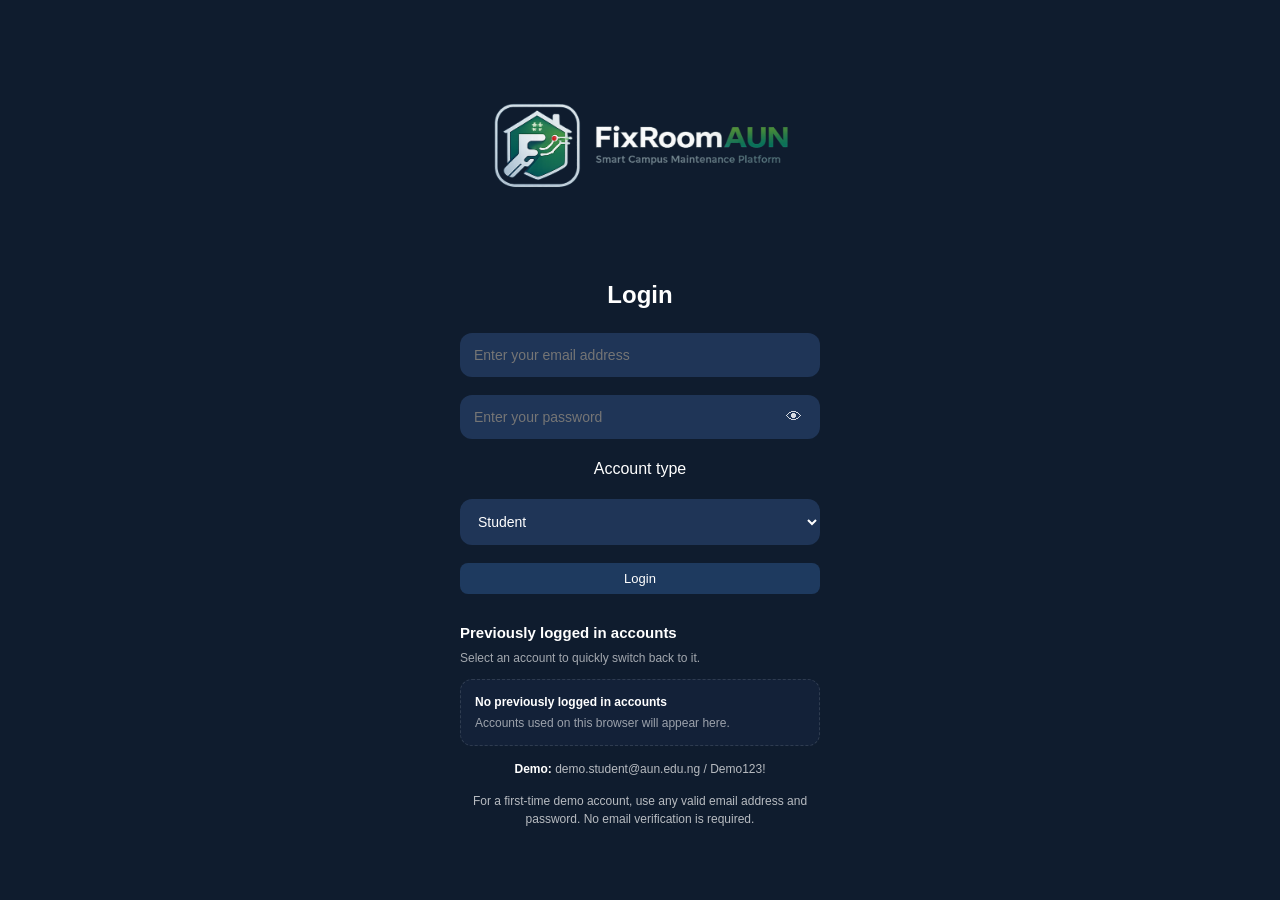
==== admin.html @ af1b5f66 "feat: publish final FixRoomAUN prototype" ====
<!DOCTYPE html>
<html lang="en">
<head>
    <meta charset="UTF-8">
    <meta name="viewport" content="width=device-width, initial-scale=1.0">
    <title>FixRoomAUN - Administration</title>
    <link rel="stylesheet" href="css/styles.css">
    <link rel="icon" type="image/png" href="assets/fixroomaunlogo.png">
</head>
<body>
<header class="dashboard-header">
    <div class="header-left"><img src="assets/fixroomaunlogowtext.png" alt="FixRoomAUN Logo"></div>
    <nav class="dashboard-nav" aria-label="Primary navigation">
        <a class="nav-tab" href="staff.html">Home</a>
        <a class="nav-tab" href="analytics.html">Analytics</a>
    </nav>

    <div class="header-right"><span id="analyticsEmail"></span><button id="logoutBtn" class="secondary-btn">Logout</button></div>
</header>
<main class="dashboard-container analytics-page">
    <div class="page-heading"><div><span class="eyebrow">System Administration</span><h1>Administrator Dashboard</h1><p>High-level view of maintenance operations for the demo organization.</p></div><button id="resetDemoBtn" class="secondary-btn">Reset Demo Data</button></div>
    <section class="analytics-grid">
        <article class="analytics-card"><span>Total Requests</span><strong id="totalRequests">0</strong></article>
        <article class="analytics-card"><span>Pending</span><strong id="pending">0</strong></article>
        <article class="analytics-card"><span>In Progress</span><strong id="inProgress">0</strong></article>
        <article class="analytics-card"><span>Completed</span><strong id="completed">0</strong></article>
        <article class="analytics-card"><span>Cancelled</span><strong id="cancelled">0</strong></article>
        <article class="analytics-card"><span>Closed</span><strong id="closed">0</strong></article>
    </section>
    <section class="analytics-columns">
        <article class="analytics-panel"><h2>Requests by Category</h2><ul id="categoryList" class="analytics-list"></ul></article>
        <article class="analytics-panel"><h2>Requests by Dorm</h2><ul id="dormList" class="analytics-list"></ul></article>
    </section>
</main>
<script src="js/localStore.js"></script>
<script src="js/analytics.js"></script>
</body>
</html>
---- css/styles.css ----
/* ========================================================= */
/* ====================== GLOBAL =========================== */
/* ========================================================= */

* {
    box-sizing: border-box;
}

body {
    margin: 0;
    font-family: 'Segoe UI', Arial, sans-serif;
    background-color: #0f1c2e;
    color: white;
    line-height: 1.5;
}

/* ========================================================= */
/* ================= DASHBOARD HEADER ====================== */
/* ========================================================= */

.dashboard-header {
    display: flex;
    justify-content: space-between;
    align-items: center;
    padding: 8px 50px;
    background-color: #0c1626;
    border-bottom: 1px solid rgba(255,255,255,0.08);
}

.header-left img {
    height: 80px;
    width: auto;
}

.header-right {
    display: flex;
    align-items: center;
    gap: 25px;
}

/* ========================================================= */
/* ================= USER HOVER POPUP ====================== */
/* ========================================================= */

.user-info-container {
    position: relative;
    cursor: pointer;
}

.user-popup {
    position: absolute;
    top: 35px;
    right: 0;
    background-color: #16253d;
    padding: 12px 15px;
    border-radius: 10px;
    width: 285px;
    font-size: 13px;
    opacity: 0;
    visibility: hidden;
    transform: translateY(8px);
    transition: all 0.2s ease;
    box-shadow: 0 6px 18px rgba(0,0,0,0.45);
    z-index: 100;
}

.user-popup p {
    margin: 6px 0;
}

.user-popup .profile-heading {
    margin: 0 0 10px;
    padding-bottom: 8px;
    border-bottom: 1px solid rgba(255,255,255,0.1);
    font-weight: 700;
}

.user-popup .profile-note {
    margin-top: 10px;
    padding-top: 8px;
    border-top: 1px solid rgba(255,255,255,0.08);
    font-size: 11px;
    opacity: 0.65;
}

.user-info-container:hover .user-popup {
    opacity: 1;
    visibility: visible;
    transform: translateY(0);
}

#studentEmail,
#staffEmail,
#analyticsEmail {
    display: inline-block;
    color: #ffffff;
    font-size: 14px;
    font-weight: 500;
    line-height: 1.4;
    opacity: 0.92;
    white-space: nowrap;
    min-width: 0;
    max-width: min(42vw, 420px);
    overflow: hidden;
    text-overflow: ellipsis;
}

.user-info-container {
    display: flex;
    align-items: center;
    min-height: 36px;
}

#logoutBtn {
    background-color: #1e3a5f;
    padding: 8px 18px;
    border-radius: 8px;
    font-size: 13px;
    font-weight: 500;
}

#logoutBtn:hover {
    background-color: #28507f;
}

/* ========================================================= */
/* ================= DASHBOARD ============================= */
/* ========================================================= */

.dashboard-container {
    padding: 40px 60px;
}

.dashboard-container h2 {
    margin-bottom: 20px;
    font-weight: 500;
}

/* ========================================================= */
/* ================= GRID ================================ */
/* ========================================================= */

.grid {
    display: grid;
    grid-template-columns: repeat(auto-fill, minmax(160px, 1fr));
    gap: 25px;
    margin-top: 20px;
}

.grid-item {
    background-color: #16253d;
    cursor: pointer;
    user-select: none;
    outline: none;
    border-radius: 14px;
    padding: 20px;
    text-align: center;
    transition: all 0.25s ease;
    cursor: pointer;
}

.grid-item:hover,
.grid-item:focus-visible {
    background-color: #1f3557;
    transform: translateY(-4px);
    box-shadow: 0 6px 20px rgba(0,0,0,0.35);
}

.grid-item img {
    width: 60px;
    margin-bottom: 10px;
}

.grid-item p {
    margin: 0;
    font-size: 14px;
}

/* ========================================================= */
/* ================= MODALS ================================ */
/* ========================================================= */

.modal {
    position: fixed;
    inset: 0;
    background: rgba(0, 0, 0, 0.75);
    display: none;
    align-items: center;
    justify-content: center;
    z-index: 10000;
    padding: 20px;
}

.modal.active {
    display: flex;
    animation: fadeIn 0.2s ease;
}

.modal-content {
    background: #16253d;
    padding: 30px;
    width: 520px;
    max-width: min(95vw, 520px);
    max-height: 90vh;
    overflow-y: auto;
    border-radius: 14px;
    box-shadow: 0 10px 30px rgba(0,0,0,0.5);
    animation: slideUp 0.25s ease;
}

@keyframes fadeIn {
    from { opacity: 0; }
    to { opacity: 1; }
}

@keyframes slideUp {
    from { transform: translateY(20px); opacity: 0; }
    to { transform: translateY(0); opacity: 1; }
}

.modal textarea {
    width: 100%;
    height: 110px;
    margin: 15px 0;
    padding: 12px;
    border-radius: 10px;
    border: none;
    background-color: #1f3557;
    color: white;
    font-size: 14px;
    resize: vertical;
}

.modal textarea:focus {
    outline: none;
    background-color: #25406a;
}


.modal-item-preview {
    display: flex;
    align-items: center;
    gap: 16px;
    margin-bottom: 6px;
    padding-bottom: 16px;
    border-bottom: 1px solid rgba(255,255,255,0.1);
}

.modal-item-preview img {
    width: 78px;
    height: 78px;
    object-fit: contain;
    flex: 0 0 78px;
    border-radius: 12px;
    background: rgba(255,255,255,0.04);
    padding: 8px;
}

.modal-item-preview h3 {
    margin: 0 0 4px;
}

.modal-item-preview p {
    margin: 0;
    font-size: 12px;
    opacity: 0.65;
}

/* ========================================================= */
/* ================= TICKETS =============================== */
/* ========================================================= */

.ticket-list {
    margin-top: 20px;
}

.ticket-card {
    background-color: #16253d;
    padding: 20px 25px;
    border-radius: 14px;
    margin-bottom: 18px;
    display: flex;
    justify-content: space-between;
    align-items: flex-start;
    transition: 0.25s ease;
}

.ticket-card:hover {
    background-color: #1f3557;
}

.ticket-left {
    display: flex;
    align-items: flex-start;
    gap: 20px;
}

.ticket-item-image img {
    width: 55px;
    height: 55px;
    object-fit: contain;
}

.ticket-info p {
    margin: 4px 0;
    font-size: 14px;
}

.ticket-right {
    display: flex;
    flex-direction: column;
    align-items: flex-end;
    gap: 10px;
}

.ticket-status {
    padding: 6px 14px;
    border-radius: 20px;
    font-size: 12px;
    font-weight: 500;
}

.status-pending { background-color: #5c3d00; }
.status-completed { background-color: #1d5c1d; }
.status-closed { background-color: #123b6b; }
.status-cancelled { background-color: #6b1e1e; }

/* ========================================================= */
/* ================= BUTTONS =============================== */
/* ========================================================= */

button {
    background-color: #1e3a5f;
    color: white;
    padding: 8px 16px;
    border: none;
    border-radius: 8px;
    cursor: pointer;
    transition: 0.2s ease;
    font-size: 13px;
}

button:hover {
    background-color: #28507f;
}

.secondary-btn {
    background-color: #2c2c2c;
}

.secondary-btn:hover {
    background-color: #3a3a3a;
}

.cancel-btn { background-color: #7a5200; }
.cancel-btn:hover { background-color: #996600; }

.delete-btn { background-color: #8a2626; }
.delete-btn:hover { background-color: #b23232; }

/* ========================================================= */
/* ================= LOGIN PAGE ============================ */
/* ========================================================= */

.login-container {
    min-height: 100vh;
    display: flex;
    flex-direction: column;
    justify-content: center;
    align-items: center;
    padding: 40px 20px;
    text-align: center;
}

.login-logo {
    width: 300px;
    margin-bottom: 35px;
}

.login-container form {
    display: flex;
    flex-direction: column;
    gap: 18px;
    width: 100%;
    max-width: 360px;
}

.login-container input,
.login-container select {
    width: 100%;
    padding: 14px;
    border-radius: 12px;
    border: none;
    background-color: #1f3557;
    color: white;
    font-size: 14px;
}

.login-container input:focus,
.login-container select:focus {
    outline: none;
    background-color: #25406a;
}

/* ========================================================= */
/* ============== PASSWORD FIELD / VISIBILITY ============== */
/* ========================================================= */

.password-wrapper {
    position: relative;
    display: block;
    width: 100%;
}

.password-wrapper input {
    width: 100%;
    padding-right: 56px;
}

.password-wrapper input:-webkit-autofill {
    -webkit-box-shadow: 0 0 0px 1000px #1f3557 inset;
    -webkit-text-fill-color: white;
}

.toggle-password {
    position: absolute;
    top: 50%;
    right: 8px;
    transform: translateY(-50%);
    width: 40px;
    height: 40px;
    padding: 0;
    margin: 0;
    background: transparent;
    border-radius: 9px;
    display: flex;
    align-items: center;
    justify-content: center;
    cursor: pointer;
    font-size: 16px;
    transition: background-color 0.2s ease;
    user-select: none;
}

.toggle-password:hover {
    background-color: rgba(255,255,255,0.10);
    transform: translateY(-50%);
}

/* ========================================================= */
/* ================= PASSWORD STRENGTH ===================== */
/* ========================================================= */

.strength-container {
    width: 100%;
    height: 6px;
    background-color: #1f3557;
    border-radius: 4px;
    overflow: hidden;
    margin-top: -8px;
}

.strength-bar {
    height: 100%;
    width: 0%;
    background-color: red;
    transition: width 0.3s ease, background-color 0.3s ease;
}


/* ========================================================= */
/* ============== REMEMBERED LOGIN ACCOUNTS ================ */
/* ========================================================= */

.recent-accounts-section {
    width: 100%;
    max-width: 420px;
    margin-top: 28px;
    text-align: left;
}

.recent-accounts-heading h3 {
    margin: 0;
    font-size: 15px;
    font-weight: 600;
    text-transform: none;
}

.recent-accounts-heading p {
    margin: 5px 0 12px;
    font-size: 12px;
    color: rgba(255,255,255,0.62);
}

.recent-accounts {
    display: flex;
    flex-direction: column;
    gap: 8px;
}

.recent-account {
    display: flex;
    align-items: stretch;
    gap: 6px;
    background: #16253d;
    border: 1px solid rgba(255,255,255,0.07);
    border-radius: 12px;
    overflow: hidden;
}

.recent-account-select {
    flex: 1;
    min-width: 0;
    display: flex;
    align-items: center;
    gap: 11px;
    padding: 10px 12px;
    background: transparent;
    text-align: left;
}

.recent-account-select:hover {
    background: rgba(255,255,255,0.06);
}

.recent-account-avatar {
    width: 32px;
    height: 32px;
    flex: 0 0 32px;
    border-radius: 50%;
    display: grid;
    place-items: center;
    background: #1e3a5f;
    font-size: 13px;
    font-weight: 700;
}

.recent-account-details {
    display: flex;
    flex-direction: column;
    min-width: 0;
}

.recent-account-details strong {
    overflow: hidden;
    text-overflow: ellipsis;
    white-space: nowrap;
    font-size: 13px;
}

.recent-account-details small {
    margin-top: 2px;
    color: rgba(255,255,255,0.58);
    font-size: 11px;
}

.recent-account-remove {
    width: 40px;
    padding: 0;
    background: transparent;
    border-left: 1px solid rgba(255,255,255,0.06);
    border-radius: 0;
    color: rgba(255,255,255,0.5);
    font-size: 18px;
}

.recent-account-remove:hover {
    background: rgba(255,255,255,0.06);
    color: white;
}

.recent-empty {
    display: flex;
    flex-direction: column;
    gap: 3px;
    padding: 13px 14px;
    background: rgba(22,37,61,0.72);
    border: 1px dashed rgba(255,255,255,0.12);
    border-radius: 12px;
    font-size: 12px;
}

.recent-empty span {
    color: rgba(255,255,255,0.58);
}

/* ========================================================= */
/* ================= MOBILE RESPONSIVE ===================== */
/* ========================================================= */

@media (max-width: 768px) {

    .dashboard-container {
        padding: 25px;
    }

    .dashboard-header {
        padding: 10px 20px;
    }

    .grid {
        grid-template-columns: repeat(auto-fill, minmax(130px, 1fr));
    }

    .ticket-card {
        flex-direction: column;
        gap: 15px;
    }

    .ticket-right {
        align-items: flex-start;
    }
}
/* ========================================================= */
/* ================= DEMO / ANALYTICS ====================== */
/* ========================================================= */

.demo-hint {
    margin: 14px auto 0;
    max-width: 360px;
    color: rgba(255,255,255,0.7);
    font-size: 12px;
}

.demo-hint strong { color: #fff; }

.empty-state {
    background: #16253d;
    border: 1px solid rgba(255,255,255,0.08);
    border-radius: 14px;
    padding: 28px;
    text-align: center;
    color: rgba(255,255,255,0.72);
}

.empty-state strong { color: white; }
.empty-state p { margin-bottom: 0; }

.status-in-progress { background-color: #173d68; }
.status-closed { background-color: #24365d; }

.ticket-image {
    display: block;
    max-width: 260px;
    max-height: 180px;
    margin-top: 12px;
    border-radius: 10px;
    object-fit: cover;
}

.page-heading {
    display: flex;
    align-items: flex-start;
    justify-content: space-between;
    gap: 24px;
    margin-bottom: 32px;
}

.page-heading h1 {
    margin: 6px 0 8px;
    font-size: clamp(28px, 4vw, 42px);
    font-weight: 600;
}

.page-heading p {
    margin: 0;
    color: rgba(255,255,255,0.65);
}

.eyebrow {
    color: #8fb7df;
    text-transform: uppercase;
    letter-spacing: 0.12em;
    font-size: 11px;
    font-weight: 700;
}

.nav-link {
    text-decoration: none;
    white-space: nowrap;
}

.analytics-grid {
    display: grid;
    grid-template-columns: repeat(3, minmax(0, 1fr));
    gap: 18px;
    margin-bottom: 24px;
}

.analytics-card,
.analytics-panel {
    background: #16253d;
    border: 1px solid rgba(255,255,255,0.07);
    border-radius: 16px;
}

.analytics-card {
    padding: 22px;
}

.analytics-card span {
    display: block;
    color: rgba(255,255,255,0.62);
    font-size: 13px;
}

.analytics-card strong {
    display: block;
    margin-top: 8px;
    font-size: 34px;
    font-weight: 600;
}

.analytics-columns {
    display: grid;
    grid-template-columns: repeat(2, minmax(0, 1fr));
    gap: 24px;
}

.analytics-panel {
    padding: 24px;
}

.analytics-panel h2 {
    margin: 0 0 16px;
    font-size: 18px;
}

.analytics-list {
    list-style: none;
    padding: 0;
    margin: 0;
}

.analytics-list li {
    display: flex;
    justify-content: space-between;
    gap: 16px;
    padding: 12px 0;
    border-bottom: 1px solid rgba(255,255,255,0.07);
}

.analytics-list li:last-child { border-bottom: 0; }
.analytics-list strong { color: white; }

.sr-only {
    position: absolute;
    width: 1px;
    height: 1px;
    padding: 0;
    margin: -1px;
    overflow: hidden;
    clip: rect(0, 0, 0, 0);
    white-space: nowrap;
    border: 0;
}

@media (max-width: 768px) {
    .page-heading { flex-direction: column; }
    .analytics-grid { grid-template-columns: repeat(2, minmax(0, 1fr)); }
    .analytics-columns { grid-template-columns: 1fr; }
}

@media (max-width: 480px) {
    .analytics-grid { grid-template-columns: 1fr; }
}


/* ========================================================= */
/* ============ AUTHENTICATION CONTROLS ==================== */
/* ========================================================= */

.password-wrapper {
    position: relative;
    display: block;
    width: 100%;
}

.password-wrapper input {
    width: 100%;
    padding-right: 3.25rem;
    box-sizing: border-box;
}

.password-wrapper input:-webkit-autofill {
    -webkit-box-shadow: 0 0 0px 1000px #1f3557 inset;
    -webkit-text-fill-color: white;
}

.toggle-password {
    position: absolute;
    right: 0.35rem;
    top: 50%;
    transform: translateY(-50%);
    width: 2.5rem;
    height: calc(100% - 0.5rem);
    padding: 0;
    margin: 0;
    border: 0;
    border-radius: 9px;
    background: transparent;
    color: rgba(255,255,255,0.82);
    cursor: pointer;
    font-size: 1rem;
    line-height: 1;
    display: grid;
    place-items: center;
    z-index: 2;
    transition: background-color 0.2s ease, color 0.2s ease;
}

.toggle-password:hover,
.toggle-password:focus-visible {
    background: rgba(255,255,255,0.08);
    color: white;
    transform: translateY(-50%);
    outline: none;
}

#loginMessage {
    margin-top: 0.75rem;
    font-weight: 600;
}

#loginMessage[data-type="error"] {
    color: #ffb4ab;
}

#loginMessage[data-type="success"] {
    color: #8fe0b8;
}

#loginForm button[type="submit"]:disabled {
    opacity: 0.65;
    cursor: wait;
}

/* Report dialog controls */
.modal-content {
    max-height: min(760px, 90vh);
    overflow-y: auto;
}

.modal-buttons {
    display: flex;
    justify-content: flex-end;
    gap: 10px;
}

.modal input[type="file"] {
    width: 100%;
    max-width: 100%;

    width: 100%;
    margin-top: 8px;
    padding: 10px;
    border-radius: 10px;
    border: 1px solid rgba(255,255,255,0.12);
    background: #1f3557;
    color: white;
}

.modal input[type="file"]::file-selector-button {
    margin-right: 10px;
    border: 0;
    border-radius: 7px;
    padding: 7px 10px;
    cursor: pointer;
}

.modal textarea::placeholder {
    color: rgba(255,255,255,0.55);
}


/* ========================================================= */
/* ============== REPORT MODAL POLISH ====================== */
/* ========================================================= */

.modal-content {
    position: relative;
    max-height: 90vh;
    overflow-y: auto;
}

.modal-content input[type="file"] {
    width: 100%;
    margin-top: 8px;
    padding: 10px;
    border-radius: 8px;
    background: #1f3557;
    color: rgba(255,255,255,0.82);
}

.modal-buttons {
    display: flex;
    justify-content: flex-end;
    gap: 10px;
}

#imagePreview {
    display: block;
    max-width: 100%;
    max-height: 220px;
    object-fit: contain;
}

/* ========================================================= */
/* ================ FINAL DEMO POLISH ====================== */
/* ========================================================= */

.dashboard-header {
    position: relative;
    z-index: 1000;
}

.user-popup {
    top: calc(100% + 8px);
}

.modal-item-preview img[src=""] {
    visibility: hidden;
}

@media (max-width: 700px) {
    .dashboard-header {
        padding: 8px 18px;
    }

    .header-left img {
        height: 62px;
    }

    .header-right {
        gap: 10px;
    }

    #studentEmail,
    #staffEmail,
    #analyticsEmail {
        max-width: 42vw;
        font-size: 12px;
    }

    .dashboard-container {
        padding: 30px 20px;
    }

    .modal-content {
        padding: 22px;
    }

    .recent-accounts-section {
        max-width: 360px;
    }
}


/* ========================================================= */
/* ============== FINAL MODAL / AUTH POLISH =============== */
/* ========================================================= */

/*
 * The dashboard header contains a profile hover layer. The report dialog is
 * intentionally above the entire application chrome so the header can never
 * visually cover the dialog or its selected-item preview.
 */
.modal {
    isolation: isolate;
    z-index: 99999;
}

.modal[aria-hidden="true"] {
    display: none;
}

.modal[aria-hidden="false"] {
    display: flex;
}

.modal-content {
    position: relative;
    z-index: 1;
}

body.modal-open {
    overflow: hidden;
}

/* Keep the password-manager/autofill presentation visually consistent. */
.login-container input:-webkit-autofill,
.login-container input:-webkit-autofill:hover,
.login-container input:-webkit-autofill:focus {
    -webkit-text-fill-color: white;
    -webkit-box-shadow: 0 0 0 1000px #1f3557 inset;
    transition: background-color 9999s ease-out;
}

/* Quick-switch remembered accounts */
.recent-account-select {
    cursor: pointer;
    border: 0;
    color: inherit;
    font: inherit;
}

.recent-account-select:focus-visible,
.recent-account-remove:focus-visible {
    outline: 2px solid rgba(255,255,255,0.72);
    outline-offset: -2px;
}

.feedback-help {
    margin: 0 0 14px;
    color: rgba(255,255,255,0.66);
    font-size: 13px;
    line-height: 1.5;
}

#negativeDescription {
    min-height: 150px;
    width: 100%;
    box-sizing: border-box;
    resize: vertical;
}

/* ========================================================= */
/* ================= APP NAVIGATION ======================= */
/* ========================================================= */
.dashboard-nav {
    display: flex;
    align-items: center;
    justify-content: center;
    gap: 6px;
    margin-left: auto;
    margin-right: auto;
}

.nav-tab {
    display: inline-flex;
    align-items: center;
    justify-content: center;
    min-width: 96px;
    padding: 9px 18px;
    border-radius: 9px;
    color: rgba(255,255,255,0.68);
    text-decoration: none;
    font-size: 14px;
    font-weight: 600;
    transition: background-color .2s ease, color .2s ease, transform .2s ease;
}

.nav-tab:hover {
    color: #fff;
    background: rgba(255,255,255,0.07);
}

.nav-tab.active {
    color: #fff;
    background: #1e3a5f;
    box-shadow: inset 0 0 0 1px rgba(255,255,255,0.06);
}

.analytics-panel-heading {
    display: flex;
    align-items: flex-start;
    justify-content: space-between;
    gap: 16px;
    margin-bottom: 10px;
}

.analytics-panel-heading h2 {
    margin-top: 5px;
}

.analytics-list li {
    display: block;
}

.analytics-list-label {
    display: flex;
    justify-content: space-between;
    gap: 16px;
    margin-bottom: 8px;
}

.analytics-bar {
    width: 100%;
    height: 6px;
    overflow: hidden;
    border-radius: 999px;
    background: rgba(255,255,255,0.08);
}

.analytics-bar span {
    display: block;
    height: 100%;
    border-radius: inherit;
    background: #4e83bd;
}

.analytics-empty {
    color: rgba(255,255,255,0.55);
    text-align: center;
    padding: 20px 0 !important;
}

.analytics-secondary {
    margin-top: 24px;
}

.compact-metrics {
    display: flex;
    flex-direction: column;
    gap: 4px;
}

.compact-metrics h2 {
    margin-bottom: 12px;
}

.metric-row {
    display: flex;
    align-items: center;
    justify-content: space-between;
    gap: 16px;
    padding: 15px 0;
    border-bottom: 1px solid rgba(255,255,255,0.07);
}

.metric-row:last-child { border-bottom: 0; }
.metric-row span { color: rgba(255,255,255,0.64); }
.metric-row strong { color: #fff; }

.recent-activity {
    list-style: none;
    padding: 0;
    margin: 0;
}

.recent-activity li {
    display: flex;
    align-items: center;
    justify-content: space-between;
    gap: 18px;
    padding: 13px 0;
    border-bottom: 1px solid rgba(255,255,255,0.07);
}

.recent-activity li:last-child { border-bottom: 0; }
.recent-activity li > div { min-width: 0; }
.recent-activity strong,
.recent-activity span:not(.ticket-status) {
    display: block;
}
.recent-activity li > div span { color: rgba(255,255,255,0.55); font-size: 12px; margin-top: 3px; }

@media (max-width: 900px) {
    .dashboard-header { flex-wrap: wrap; }
    .dashboard-nav { order: 3; width: 100%; margin: 2px 0 4px; }
    .header-right { margin-left: auto; }
}

@media (max-width: 480px) {
    .dashboard-nav { gap: 2px; }
    .nav-tab { min-width: 88px; padding: 8px 12px; }
    .recent-activity li { align-items: flex-start; flex-direction: column; }
}
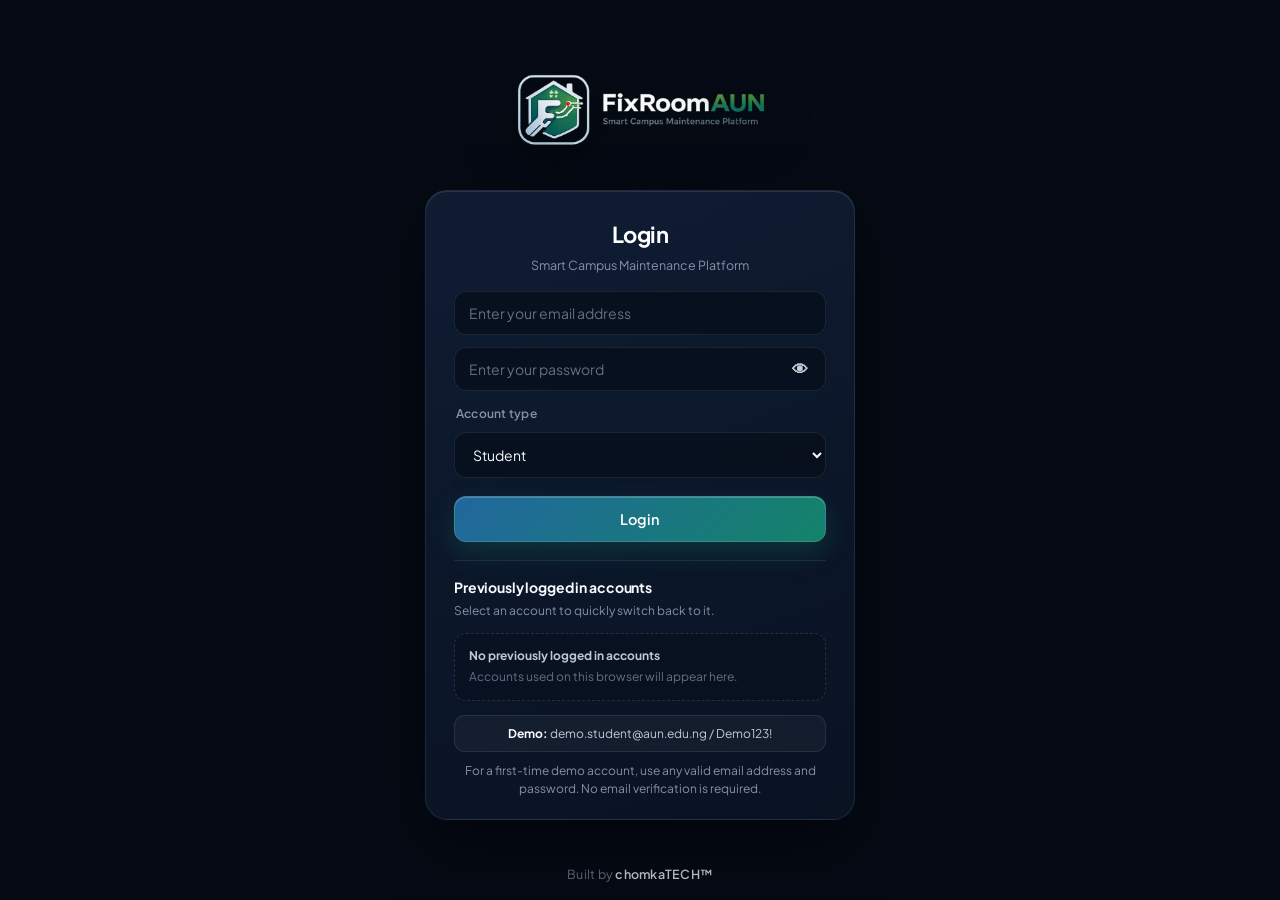
==== commit fea343cf: "feat(ui): redesign app with smooth multi-layer gradient canvas and glassmorphic surfaces" ====
--- a/admin.html
+++ b/admin.html
@@ -3,7 +3,12 @@
 <head>
     <meta charset="UTF-8">
     <meta name="viewport" content="width=device-width, initial-scale=1.0">
+    <meta name="theme-color" content="#060b14">
+    <meta name="color-scheme" content="dark">
     <title>FixRoomAUN - Administration</title>
+    <link rel="preconnect" href="https://fonts.googleapis.com">
+    <link rel="preconnect" href="https://fonts.gstatic.com" crossorigin>
+    <link rel="stylesheet" href="https://fonts.googleapis.com/css2?family=Plus+Jakarta+Sans:wght@400;500;600;700&display=swap">
     <link rel="stylesheet" href="css/styles.css">
     <link rel="icon" type="image/png" href="assets/fixroomaunlogo.png">
 </head>
@@ -11,8 +16,9 @@
 <header class="dashboard-header">
     <div class="header-left"><img src="assets/fixroomaunlogowtext.png" alt="FixRoomAUN Logo"></div>
     <nav class="dashboard-nav" aria-label="Primary navigation">
-        <a class="nav-tab" href="staff.html">Home</a>
+        <a class="nav-tab" href="staff.html">Requests</a>
         <a class="nav-tab" href="analytics.html">Analytics</a>
+        <a class="nav-tab active" href="admin.html" aria-current="page">Admin</a>
     </nav>
 
     <div class="header-right"><span id="analyticsEmail"></span><button id="logoutBtn" class="secondary-btn">Logout</button></div>
--- a/css/styles.css
+++ b/css/styles.css
@@ -1,17 +1,130 @@
+/* ========================================================= */
+/* ================= DESIGN TOKENS ========================= */
+/* ========================================================= */
+
+:root {
+    --bg-base: #050a14;
+    --bg-header: linear-gradient(180deg, rgba(4, 9, 18, 0.96) 0%, rgba(7, 15, 28, 0.93) 100%);
+
+    --surface-glass: linear-gradient(160deg, rgba(20, 35, 60, 0.74) 0%, rgba(10, 20, 36, 0.88) 100%);
+    --surface-glass-hover: linear-gradient(160deg, rgba(27, 47, 79, 0.86) 0%, rgba(14, 27, 48, 0.94) 100%);
+    --surface-elevated: linear-gradient(165deg, rgba(18, 32, 56, 0.96) 0%, rgba(9, 17, 31, 0.99) 100%);
+    --surface-input: rgba(7, 15, 28, 0.82);
+    --surface-input-hover: rgba(10, 21, 39, 0.90);
+    --surface-input-focus: rgba(12, 24, 45, 0.97);
+
+    --border-subtle: rgba(255, 255, 255, 0.085);
+    --border-strong: rgba(255, 255, 255, 0.15);
+    --border-hover: rgba(94, 234, 212, 0.34);
+    --border-focus: rgba(45, 212, 191, 0.58);
+
+    --text-primary: #f8fafc;
+    --text-secondary: rgba(226, 232, 240, 0.85);
+    --text-muted: rgba(148, 163, 184, 0.88);
+    --text-faint: rgba(148, 163, 184, 0.65);
+
+    --accent-sky: #38bdf8;
+    --accent-emerald: #10b981;
+    --accent-teal: #2dd4bf;
+
+    --btn-primary-bg: linear-gradient(135deg, #21679e 0%, #148369 100%);
+    --btn-primary-hover: linear-gradient(135deg, #2777b5 0%, #189678 100%);
+
+    --shadow-card: 0 12px 32px rgba(0, 0, 0, 0.28), inset 0 1px 0 rgba(255, 255, 255, 0.08);
+    --shadow-card-hover: 0 20px 44px rgba(0, 0, 0, 0.42), inset 0 1px 0 rgba(255, 255, 255, 0.14);
+    --shadow-modal: 0 28px 72px rgba(0, 0, 0, 0.65), inset 0 1px 0 rgba(255, 255, 255, 0.12);
+
+    --radius-sm: 10px;
+    --radius-md: 14px;
+    --radius-lg: 18px;
+    --radius-xl: 22px;
+
+    --ease-smooth: cubic-bezier(0.22, 1, 0.36, 1);
+
+    --select-chevron: url("data:image/svg+xml,%3Csvg xmlns='http://www.w3.org/2000/svg' width='16' height='16' viewBox='0 0 24 24' fill='none' stroke='%23cbd5e1' stroke-width='2.2' stroke-linecap='round' stroke-linejoin='round'%3E%3Cpolyline points='6 9 12 15 18 9'%3E%3C/polyline%3E%3C/svg%3E");
+}
+
 /* ========================================================= */
 /* ====================== GLOBAL =========================== */
 /* ========================================================= */
 
-* {
+*,
+*::before,
+*::after {
     box-sizing: border-box;
 }
 
+html {
+    min-height: 100%;
+    background-color: var(--bg-base);
+    color-scheme: dark;
+    scroll-behavior: smooth;
+}
+
 body {
+    position: relative;
+    min-height: 100vh;
     margin: 0;
-    font-family: 'Segoe UI', Arial, sans-serif;
-    background-color: #0f1c2e;
-    color: white;
-    line-height: 1.5;
+    font-family: 'Plus Jakarta Sans', 'Segoe UI', system-ui, -apple-system, BlinkMacSystemFont, sans-serif;
+    background-color: var(--bg-base);
+    color: var(--text-primary);
+    line-height: 1.55;
+    overflow-x: hidden;
+    -webkit-font-smoothing: antialiased;
+    -moz-osx-font-smoothing: grayscale;
+}
+
+/* Multi-layered smooth viewport gradient canvas */
+body::before {
+    content: "";
+    position: fixed;
+    inset: 0;
+    z-index: -2;
+    pointer-events: none;
+    background:
+        radial-gradient(ellipse 75% 58% at 12% -6%, rgba(37, 99, 235, 0.24) 0%, transparent 64%),
+        radial-gradient(ellipse 65% 52% at 88% 8%, rgba(16, 185, 129, 0.17) 0%, transparent 60%),
+        radial-gradient(ellipse 72% 55% at 82% 96%, rgba(14, 116, 144, 0.21) 0%, transparent 64%),
+        radial-gradient(ellipse 60% 50% at 14% 88%, rgba(30, 58, 138, 0.19) 0%, transparent 64%),
+        linear-gradient(145deg, #040912 0%, #091527 32%, #0c1f35 64%, #071926 100%);
+}
+
+/* Subtle top specular atmosphere */
+body::after {
+    content: "";
+    position: fixed;
+    inset: 0;
+    z-index: -1;
+    pointer-events: none;
+    background: radial-gradient(circle at 50% 0%, rgba(125, 211, 252, 0.055), transparent 55%);
+}
+
+::selection {
+    background: rgba(45, 212, 191, 0.28);
+    color: #ffffff;
+}
+
+/* Sleek scrollbar */
+::-webkit-scrollbar {
+    width: 9px;
+    height: 9px;
+}
+
+::-webkit-scrollbar-track {
+    background: rgba(5, 10, 20, 0.7);
+}
+
+::-webkit-scrollbar-thumb {
+    background: rgba(148, 163, 184, 0.25);
+    border-radius: 999px;
+    border: 2px solid transparent;
+    background-clip: padding-box;
+}
+
+::-webkit-scrollbar-thumb:hover {
+    background: rgba(148, 163, 184, 0.42);
+    border: 2px solid transparent;
+    background-clip: padding-box;
 }
 
 /* ========================================================= */
@@ -19,23 +132,87 @@
 /* ========================================================= */
 
 .dashboard-header {
+    position: sticky;
+    top: 0;
+    z-index: 1000;
     display: flex;
     justify-content: space-between;
     align-items: center;
-    padding: 8px 50px;
-    background-color: #0c1626;
-    border-bottom: 1px solid rgba(255,255,255,0.08);
+    gap: 20px;
+    padding: 12px 48px;
+    background: var(--bg-header);
+    backdrop-filter: blur(20px) saturate(160%);
+    -webkit-backdrop-filter: blur(20px) saturate(160%);
+    border-bottom: 1px solid var(--border-subtle);
+    box-shadow: 0 10px 34px rgba(0, 0, 0, 0.3);
+}
+
+.header-left {
+    display: flex;
+    align-items: center;
 }
 
 .header-left img {
-    height: 80px;
+    display: block;
+    height: 60px;
     width: auto;
+    filter: drop-shadow(0 4px 12px rgba(0, 0, 0, 0.35));
+    transition: transform 0.2s var(--ease-smooth);
 }
 
 .header-right {
     display: flex;
     align-items: center;
-    gap: 25px;
+    gap: 14px;
+}
+
+/* ========================================================= */
+/* ================= APP NAVIGATION ======================== */
+/* ========================================================= */
+
+.dashboard-nav {
+    display: inline-flex;
+    align-items: center;
+    justify-content: center;
+    gap: 4px;
+    margin-left: auto;
+    margin-right: auto;
+    padding: 4px;
+    border-radius: 13px;
+    background: rgba(255, 255, 255, 0.04);
+    border: 1px solid var(--border-subtle);
+    box-shadow: inset 0 1px 0 rgba(255, 255, 255, 0.04);
+}
+
+.nav-tab {
+    display: inline-flex;
+    align-items: center;
+    justify-content: center;
+    min-width: 98px;
+    padding: 8px 18px;
+    border-radius: 9px;
+    color: var(--text-muted);
+    text-decoration: none;
+    font-size: 13.5px;
+    font-weight: 600;
+    letter-spacing: -0.01em;
+    transition: background-color 0.2s ease, color 0.2s ease, box-shadow 0.2s ease, transform 0.2s var(--ease-smooth);
+}
+
+.nav-tab:hover {
+    color: #ffffff;
+    background: rgba(255, 255, 255, 0.07);
+}
+
+.nav-tab.active {
+    color: #ffffff;
+    background: var(--btn-primary-bg);
+    box-shadow: 0 4px 14px rgba(20, 131, 105, 0.28), inset 0 1px 0 rgba(255, 255, 255, 0.22);
+}
+
+.nav-tab:focus-visible {
+    outline: 2px solid var(--accent-teal);
+    outline-offset: 2px;
 }
 
 /* ========================================================= */
@@ -44,83 +221,92 @@
 
 .user-info-container {
     position: relative;
+    display: flex;
+    align-items: center;
+    min-height: 36px;
     cursor: pointer;
-}
-
-.user-popup {
-    position: absolute;
-    top: 35px;
-    right: 0;
-    background-color: #16253d;
-    padding: 12px 15px;
-    border-radius: 10px;
-    width: 285px;
-    font-size: 13px;
-    opacity: 0;
-    visibility: hidden;
-    transform: translateY(8px);
-    transition: all 0.2s ease;
-    box-shadow: 0 6px 18px rgba(0,0,0,0.45);
-    z-index: 100;
-}
-
-.user-popup p {
-    margin: 6px 0;
-}
-
-.user-popup .profile-heading {
-    margin: 0 0 10px;
-    padding-bottom: 8px;
-    border-bottom: 1px solid rgba(255,255,255,0.1);
-    font-weight: 700;
-}
-
-.user-popup .profile-note {
-    margin-top: 10px;
-    padding-top: 8px;
-    border-top: 1px solid rgba(255,255,255,0.08);
-    font-size: 11px;
-    opacity: 0.65;
-}
-
-.user-info-container:hover .user-popup {
-    opacity: 1;
-    visibility: visible;
-    transform: translateY(0);
+    outline: none;
 }
 
 #studentEmail,
 #staffEmail,
 #analyticsEmail {
     display: inline-block;
-    color: #ffffff;
-    font-size: 14px;
+    padding: 7px 14px;
+    border-radius: 999px;
+    background: rgba(255, 255, 255, 0.05);
+    border: 1px solid var(--border-subtle);
+    color: var(--text-primary);
+    font-size: 13px;
     font-weight: 500;
-    line-height: 1.4;
-    opacity: 0.92;
+    line-height: 1.35;
     white-space: nowrap;
     min-width: 0;
-    max-width: min(42vw, 420px);
+    max-width: min(38vw, 340px);
     overflow: hidden;
     text-overflow: ellipsis;
-}
-
-.user-info-container {
-    display: flex;
-    align-items: center;
-    min-height: 36px;
-}
-
-#logoutBtn {
-    background-color: #1e3a5f;
-    padding: 8px 18px;
-    border-radius: 8px;
+    transition: background-color 0.2s ease, border-color 0.2s ease;
+}
+
+.user-info-container:hover #studentEmail,
+.user-info-container:focus-within #studentEmail {
+    background: rgba(255, 255, 255, 0.09);
+    border-color: var(--border-hover);
+}
+
+.user-popup {
+    position: absolute;
+    top: calc(100% + 10px);
+    right: 0;
+    background: var(--surface-elevated);
+    backdrop-filter: blur(22px) saturate(160%);
+    -webkit-backdrop-filter: blur(22px) saturate(160%);
+    border: 1px solid var(--border-strong);
+    padding: 16px 18px;
+    border-radius: 16px;
+    width: 300px;
     font-size: 13px;
-    font-weight: 500;
-}
-
-#logoutBtn:hover {
-    background-color: #28507f;
+    opacity: 0;
+    visibility: hidden;
+    transform: translateY(8px) scale(0.98);
+    transition: opacity 0.2s var(--ease-smooth), transform 0.2s var(--ease-smooth), visibility 0.2s;
+    box-shadow: var(--shadow-modal);
+    z-index: 100;
+}
+
+.user-popup p {
+    margin: 7px 0;
+    color: var(--text-secondary);
+}
+
+.user-popup p strong {
+    color: var(--text-muted);
+    font-weight: 600;
+}
+
+.user-popup .profile-heading {
+    margin: 0 0 11px;
+    padding-bottom: 9px;
+    border-bottom: 1px solid var(--border-subtle);
+    font-weight: 700;
+    font-size: 13.5px;
+    color: #ffffff;
+    letter-spacing: -0.01em;
+}
+
+.user-popup .profile-note {
+    margin-top: 11px;
+    padding-top: 9px;
+    border-top: 1px solid var(--border-subtle);
+    font-size: 11.5px;
+    color: var(--text-faint);
+}
+
+.user-info-container:hover .user-popup,
+.user-info-container:focus-within .user-popup {
+    opacity: 1;
+    visibility: visible;
+    transform: translateY(0) scale(1);
 }
 
 /* ========================================================= */
@@ -128,52 +314,126 @@
 /* ========================================================= */
 
 .dashboard-container {
-    padding: 40px 60px;
+    max-width: 1240px;
+    margin: 0 auto;
+    padding: 40px 40px 72px;
 }
 
 .dashboard-container h2 {
-    margin-bottom: 20px;
-    font-weight: 500;
-}
-
-/* ========================================================= */
-/* ================= GRID ================================ */
+    margin: 0 0 20px;
+    font-size: 22px;
+    font-weight: 700;
+    letter-spacing: -0.02em;
+    color: var(--text-primary);
+}
+
+.dashboard-container hr,
+.section-divider {
+    border: 0;
+    height: 1px;
+    margin: 48px 0;
+    opacity: 1 !important;
+    background: linear-gradient(
+        90deg,
+        transparent 0%,
+        rgba(56, 189, 248, 0.26) 30%,
+        rgba(45, 212, 191, 0.28) 70%,
+        transparent 100%
+    );
+}
+
+/* ========================================================= */
+/* ================= GRID ================================== */
 /* ========================================================= */
 
 .grid {
     display: grid;
-    grid-template-columns: repeat(auto-fill, minmax(160px, 1fr));
-    gap: 25px;
-    margin-top: 20px;
+    grid-template-columns: repeat(auto-fill, minmax(168px, 1fr));
+    gap: 18px;
+    margin-top: 18px;
 }
 
 .grid-item {
-    background-color: #16253d;
+    position: relative;
+    overflow: hidden;
+    display: flex;
+    flex-direction: column;
+    align-items: center;
+    justify-content: center;
+    gap: 12px;
+    min-height: 152px;
+    padding: 24px 16px 20px;
+    text-align: center;
+    background: var(--surface-glass);
+    backdrop-filter: blur(14px);
+    -webkit-backdrop-filter: blur(14px);
+    border: 1px solid var(--border-subtle);
+    border-radius: var(--radius-lg);
+    box-shadow: var(--shadow-card);
     cursor: pointer;
     user-select: none;
     outline: none;
-    border-radius: 14px;
-    padding: 20px;
-    text-align: center;
-    transition: all 0.25s ease;
-    cursor: pointer;
+    transition:
+        transform 0.24s var(--ease-smooth),
+        border-color 0.24s ease,
+        box-shadow 0.24s ease,
+        background 0.24s ease;
+}
+
+.grid-item::before {
+    content: "";
+    position: absolute;
+    inset: 0;
+    background: radial-gradient(circle at 50% 35%, rgba(45, 212, 191, 0.16), transparent 72%);
+    opacity: 0;
+    transition: opacity 0.25s ease;
+    pointer-events: none;
 }
 
 .grid-item:hover,
 .grid-item:focus-visible {
-    background-color: #1f3557;
-    transform: translateY(-4px);
-    box-shadow: 0 6px 20px rgba(0,0,0,0.35);
+    background: var(--surface-glass-hover);
+    border-color: var(--border-hover);
+    transform: translateY(-5px);
+    box-shadow:
+        0 20px 40px rgba(0, 0, 0, 0.42),
+        0 0 0 1px rgba(45, 212, 191, 0.14),
+        inset 0 1px 0 rgba(255, 255, 255, 0.16);
+}
+
+.grid-item:hover::before,
+.grid-item:focus-visible::before {
+    opacity: 1;
+}
+
+.grid-item:active {
+    transform: translateY(-2px);
 }
 
 .grid-item img {
-    width: 60px;
-    margin-bottom: 10px;
+    position: relative;
+    z-index: 1;
+    width: 64px;
+    height: 64px;
+    object-fit: contain;
+    margin: 0;
+    filter: drop-shadow(0 6px 14px rgba(0, 0, 0, 0.36));
+    transition: transform 0.26s var(--ease-smooth);
+}
+
+.grid-item:hover img,
+.grid-item:focus-visible img {
+    transform: scale(1.08);
 }
 
 .grid-item p {
+    position: relative;
+    z-index: 1;
     margin: 0;
-    font-size: 14px;
+    font-size: 13.5px;
+    font-weight: 600;
+    letter-spacing: -0.01em;
+    color: var(--text-primary);
 }
 
 /* ========================================================= */
@@ -183,29 +443,51 @@
 .modal {
     position: fixed;
     inset: 0;
-    background: rgba(0, 0, 0, 0.75);
+    isolation: isolate;
+    z-index: 99999;
+    background: rgba(3, 7, 15, 0.72);
+    backdrop-filter: blur(10px);
+    -webkit-backdrop-filter: blur(10px);
     display: none;
     align-items: center;
     justify-content: center;
-    z-index: 10000;
     padding: 20px;
 }
 
-.modal.active {
+.modal.active,
+.modal[aria-hidden="false"] {
     display: flex;
     animation: fadeIn 0.2s ease;
 }
 
+.modal[aria-hidden="true"] {
+    display: none;
+}
+
+body.modal-open {
+    overflow: hidden;
+}
+
 .modal-content {
-    background: #16253d;
-    padding: 30px;
+    position: relative;
+    z-index: 1;
+    background: var(--surface-elevated);
+    border: 1px solid var(--border-strong);
+    padding: 28px 30px;
     width: 520px;
     max-width: min(95vw, 520px);
-    max-height: 90vh;
+    max-height: min(760px, 90vh);
     overflow-y: auto;
-    border-radius: 14px;
-    box-shadow: 0 10px 30px rgba(0,0,0,0.5);
-    animation: slideUp 0.25s ease;
+    border-radius: var(--radius-xl);
+    box-shadow: var(--shadow-modal);
+    animation: slideUp 0.26s var(--ease-smooth);
+}
+
+.modal-content h3 {
+    margin: 0 0 8px;
+    font-size: 19px;
+    font-weight: 700;
+    letter-spacing: -0.015em;
 }
 
 @keyframes fadeIn {
@@ -214,28 +496,92 @@
 }
 
 @keyframes slideUp {
-    from { transform: translateY(20px); opacity: 0; }
-    to { transform: translateY(0); opacity: 1; }
+    from { transform: translateY(16px) scale(0.98); opacity: 0; }
+    to { transform: translateY(0) scale(1); opacity: 1; }
 }
 
 .modal textarea {
     width: 100%;
-    height: 110px;
-    margin: 15px 0;
-    padding: 12px;
-    border-radius: 10px;
-    border: none;
-    background-color: #1f3557;
-    color: white;
+    height: 118px;
+    margin: 15px 0 10px;
+    padding: 13px 14px;
+    border-radius: 12px;
+    border: 1px solid var(--border-subtle);
+    background: var(--surface-input);
+    color: var(--text-primary);
+    font-family: inherit;
     font-size: 14px;
+    line-height: 1.5;
     resize: vertical;
+    transition: border-color 0.2s ease, background-color 0.2s ease, box-shadow 0.2s ease;
+}
+
+.modal textarea::placeholder {
+    color: var(--text-faint);
+}
+
+.modal textarea:hover {
+    border-color: var(--border-strong);
+    background: var(--surface-input-hover);
 }
 
 .modal textarea:focus {
     outline: none;
-    background-color: #25406a;
-}
-
+    border-color: var(--border-focus);
+    background: var(--surface-input-focus);
+    box-shadow: 0 0 0 3px rgba(45, 212, 191, 0.16);
+}
+
+.modal label {
+    display: block;
+    font-size: 12.5px;
+    font-weight: 600;
+    color: var(--text-muted);
+}
+
+.modal input[type="file"] {
+    width: 100%;
+    max-width: 100%;
+    margin-top: 8px;
+    padding: 10px 12px;
+    border-radius: 12px;
+    border: 1px dashed rgba(255, 255, 255, 0.18);
+    background: var(--surface-input);
+    color: var(--text-secondary);
+    font-family: inherit;
+    font-size: 13px;
+    cursor: pointer;
+    transition: border-color 0.2s ease, background-color 0.2s ease;
+}
+
+.modal input[type="file"]:hover {
+    border-color: var(--border-hover);
+    background: var(--surface-input-hover);
+}
+
+.modal input[type="file"]::file-selector-button {
+    margin-right: 12px;
+    border: 1px solid rgba(255, 255, 255, 0.14);
+    border-radius: 8px;
+    padding: 7px 13px;
+    background: var(--btn-primary-bg);
+    color: #ffffff;
+    font-family: inherit;
+    font-size: 12.5px;
+    font-weight: 600;
+    cursor: pointer;
+    transition: filter 0.2s ease;
+}
+
+.modal input[type="file"]::file-selector-button:hover {
+    filter: brightness(1.1);
+}
+
+.modal-buttons {
+    display: flex;
+    justify-content: flex-end;
+    gap: 10px;
+}
 
 .modal-item-preview {
     display: flex;
@@ -243,7 +589,7 @@
     gap: 16px;
     margin-bottom: 6px;
     padding-bottom: 16px;
-    border-bottom: 1px solid rgba(255,255,255,0.1);
+    border-bottom: 1px solid var(--border-subtle);
 }
 
 .modal-item-preview img {
@@ -251,9 +597,15 @@
     height: 78px;
     object-fit: contain;
     flex: 0 0 78px;
-    border-radius: 12px;
-    background: rgba(255,255,255,0.04);
+    border-radius: 14px;
+    background: rgba(255, 255, 255, 0.045);
+    border: 1px solid var(--border-subtle);
     padding: 8px;
+    filter: drop-shadow(0 6px 12px rgba(0, 0, 0, 0.3));
+}
+
+.modal-item-preview img[src=""] {
+    visibility: hidden;
 }
 
 .modal-item-preview h3 {
@@ -262,48 +614,120 @@
 
 .modal-item-preview p {
     margin: 0;
-    font-size: 12px;
-    opacity: 0.65;
-}
-
-/* ========================================================= */
-/* ================= TICKETS =============================== */
+    font-size: 12.5px;
+    color: var(--text-muted);
+}
+
+#imagePreview {
+    display: block;
+    max-width: 100%;
+    max-height: 220px;
+    object-fit: contain;
+    border-radius: 12px;
+    border: 1px solid var(--border-subtle);
+}
+
+.feedback-help {
+    margin: 0 0 12px;
+    color: var(--text-muted);
+    font-size: 13px;
+    line-height: 1.5;
+}
+
+#negativeDescription {
+    min-height: 150px;
+    width: 100%;
+    resize: vertical;
+}
+
+/* ========================================================= */
+/* ================= TICKETS & CONTROLS ==================== */
 /* ========================================================= */
 
 .ticket-list {
-    margin-top: 20px;
+    display: flex;
+    flex-direction: column;
+    gap: 14px;
+    margin-top: 18px;
 }
 
 .ticket-card {
-    background-color: #16253d;
-    padding: 20px 25px;
-    border-radius: 14px;
-    margin-bottom: 18px;
+    background: var(--surface-glass);
+    backdrop-filter: blur(16px);
+    -webkit-backdrop-filter: blur(16px);
+    border: 1px solid var(--border-subtle);
+    padding: 22px 24px;
+    border-radius: var(--radius-lg);
+    box-shadow: var(--shadow-card);
     display: flex;
     justify-content: space-between;
     align-items: flex-start;
-    transition: 0.25s ease;
+    gap: 20px;
+    transition:
+        transform 0.22s var(--ease-smooth),
+        border-color 0.22s ease,
+        box-shadow 0.22s ease,
+        background 0.22s ease;
 }
 
 .ticket-card:hover {
-    background-color: #1f3557;
+    background: var(--surface-glass-hover);
+    border-color: rgba(125, 211, 252, 0.24);
+    transform: translateY(-2px);
+    box-shadow: var(--shadow-card-hover);
 }
 
 .ticket-left {
     display: flex;
     align-items: flex-start;
-    gap: 20px;
+    gap: 18px;
+    min-width: 0;
+}
+
+.ticket-item-image {
+    width: 64px;
+    height: 64px;
+    flex: 0 0 64px;
+    border-radius: 14px;
+    background: rgba(255, 255, 255, 0.045);
+    border: 1px solid var(--border-subtle);
+    display: grid;
+    place-items: center;
+    padding: 8px;
 }
 
 .ticket-item-image img {
-    width: 55px;
-    height: 55px;
+    width: 46px;
+    height: 46px;
     object-fit: contain;
+    filter: drop-shadow(0 4px 10px rgba(0, 0, 0, 0.32));
+}
+
+.ticket-info {
+    min-width: 0;
+}
+
+.ticket-info strong {
+    display: inline-block;
+    margin-bottom: 6px;
+    font-size: 15px;
+    font-weight: 700;
+    letter-spacing: 0.02em;
+    color: #ffffff;
+    font-variant-numeric: tabular-nums;
 }
 
 .ticket-info p {
     margin: 4px 0;
-    font-size: 14px;
+    font-size: 13.5px;
+    color: var(--text-secondary);
+    line-height: 1.5;
+    word-break: break-word;
+}
+
+.ticket-info p b {
+    color: var(--text-muted);
+    font-weight: 600;
 }
 
 .ticket-right {
@@ -311,463 +735,377 @@
     flex-direction: column;
     align-items: flex-end;
     gap: 10px;
+    flex-shrink: 0;
 }
 
 .ticket-status {
-    padding: 6px 14px;
-    border-radius: 20px;
+    display: inline-flex;
+    align-items: center;
+    gap: 7px;
+    padding: 6px 13px;
+    border-radius: 999px;
     font-size: 12px;
-    font-weight: 500;
-}
-
-.status-pending { background-color: #5c3d00; }
-.status-completed { background-color: #1d5c1d; }
-.status-closed { background-color: #123b6b; }
-.status-cancelled { background-color: #6b1e1e; }
-
-/* ========================================================= */
-/* ================= BUTTONS =============================== */
-/* ========================================================= */
-
-button {
-    background-color: #1e3a5f;
-    color: white;
-    padding: 8px 16px;
-    border: none;
-    border-radius: 8px;
-    cursor: pointer;
-    transition: 0.2s ease;
-    font-size: 13px;
-}
-
-button:hover {
-    background-color: #28507f;
-}
-
-.secondary-btn {
-    background-color: #2c2c2c;
-}
-
-.secondary-btn:hover {
-    background-color: #3a3a3a;
-}
-
-.cancel-btn { background-color: #7a5200; }
-.cancel-btn:hover { background-color: #996600; }
-
-.delete-btn { background-color: #8a2626; }
-.delete-btn:hover { background-color: #b23232; }
-
-/* ========================================================= */
-/* ================= LOGIN PAGE ============================ */
-/* ========================================================= */
-
-.login-container {
-    min-height: 100vh;
-    display: flex;
-    flex-direction: column;
-    justify-content: center;
-    align-items: center;
-    padding: 40px 20px;
-    text-align: center;
-}
-
-.login-logo {
-    width: 300px;
-    margin-bottom: 35px;
-}
-
-.login-container form {
-    display: flex;
-    flex-direction: column;
-    gap: 18px;
-    width: 100%;
-    max-width: 360px;
-}
-
-.login-container input,
-.login-container select {
-    width: 100%;
-    padding: 14px;
-    border-radius: 12px;
-    border: none;
-    background-color: #1f3557;
-    color: white;
-    font-size: 14px;
-}
-
-.login-container input:focus,
-.login-container select:focus {
-    outline: none;
-    background-color: #25406a;
-}
-
-/* ========================================================= */
-/* ============== PASSWORD FIELD / VISIBILITY ============== */
-/* ========================================================= */
-
-.password-wrapper {
-    position: relative;
-    display: block;
-    width: 100%;
-}
-
-.password-wrapper input {
-    width: 100%;
-    padding-right: 56px;
-}
-
-.password-wrapper input:-webkit-autofill {
-    -webkit-box-shadow: 0 0 0px 1000px #1f3557 inset;
-    -webkit-text-fill-color: white;
-}
-
-.toggle-password {
-    position: absolute;
-    top: 50%;
-    right: 8px;
-    transform: translateY(-50%);
-    width: 40px;
-    height: 40px;
-    padding: 0;
-    margin: 0;
-    background: transparent;
-    border-radius: 9px;
-    display: flex;
-    align-items: center;
-    justify-content: center;
-    cursor: pointer;
-    font-size: 16px;
-    transition: background-color 0.2s ease;
-    user-select: none;
-}
-
-.toggle-password:hover {
-    background-color: rgba(255,255,255,0.10);
-    transform: translateY(-50%);
-}
-
-/* ========================================================= */
-/* ================= PASSWORD STRENGTH ===================== */
-/* ========================================================= */
-
-.strength-container {
-    width: 100%;
+    font-weight: 600;
+    letter-spacing: 0.01em;
+    border: 1px solid transparent;
+    white-space: nowrap;
+}
+
+.ticket-status::before {
+    content: "";
+    width: 6px;
     height: 6px;
-    background-color: #1f3557;
-    border-radius: 4px;
-    overflow: hidden;
-    margin-top: -8px;
-}
-
-.strength-bar {
-    height: 100%;
-    width: 0%;
-    background-color: red;
-    transition: width 0.3s ease, background-color 0.3s ease;
-}
-
-
-/* ========================================================= */
-/* ============== REMEMBERED LOGIN ACCOUNTS ================ */
-/* ========================================================= */
-
-.recent-accounts-section {
-    width: 100%;
-    max-width: 420px;
-    margin-top: 28px;
-    text-align: left;
-}
-
-.recent-accounts-heading h3 {
-    margin: 0;
-    font-size: 15px;
-    font-weight: 600;
-    text-transform: none;
-}
-
-.recent-accounts-heading p {
-    margin: 5px 0 12px;
-    font-size: 12px;
-    color: rgba(255,255,255,0.62);
-}
-
-.recent-accounts {
-    display: flex;
-    flex-direction: column;
-    gap: 8px;
-}
-
-.recent-account {
-    display: flex;
-    align-items: stretch;
-    gap: 6px;
-    background: #16253d;
-    border: 1px solid rgba(255,255,255,0.07);
-    border-radius: 12px;
-    overflow: hidden;
-}
-
-.recent-account-select {
-    flex: 1;
-    min-width: 0;
-    display: flex;
-    align-items: center;
-    gap: 11px;
-    padding: 10px 12px;
-    background: transparent;
-    text-align: left;
-}
-
-.recent-account-select:hover {
-    background: rgba(255,255,255,0.06);
-}
-
-.recent-account-avatar {
-    width: 32px;
-    height: 32px;
-    flex: 0 0 32px;
     border-radius: 50%;
-    display: grid;
-    place-items: center;
-    background: #1e3a5f;
-    font-size: 13px;
-    font-weight: 700;
-}
-
-.recent-account-details {
-    display: flex;
-    flex-direction: column;
-    min-width: 0;
-}
-
-.recent-account-details strong {
-    overflow: hidden;
-    text-overflow: ellipsis;
-    white-space: nowrap;
-    font-size: 13px;
-}
-
-.recent-account-details small {
-    margin-top: 2px;
-    color: rgba(255,255,255,0.58);
-    font-size: 11px;
-}
-
-.recent-account-remove {
-    width: 40px;
-    padding: 0;
-    background: transparent;
-    border-left: 1px solid rgba(255,255,255,0.06);
-    border-radius: 0;
-    color: rgba(255,255,255,0.5);
-    font-size: 18px;
-}
-
-.recent-account-remove:hover {
-    background: rgba(255,255,255,0.06);
-    color: white;
-}
-
-.recent-empty {
-    display: flex;
-    flex-direction: column;
-    gap: 3px;
-    padding: 13px 14px;
-    background: rgba(22,37,61,0.72);
-    border: 1px dashed rgba(255,255,255,0.12);
-    border-radius: 12px;
-    font-size: 12px;
-}
-
-.recent-empty span {
-    color: rgba(255,255,255,0.58);
-}
-
-/* ========================================================= */
-/* ================= MOBILE RESPONSIVE ===================== */
-/* ========================================================= */
-
-@media (max-width: 768px) {
-
-    .dashboard-container {
-        padding: 25px;
-    }
-
-    .dashboard-header {
-        padding: 10px 20px;
-    }
-
-    .grid {
-        grid-template-columns: repeat(auto-fill, minmax(130px, 1fr));
-    }
-
-    .ticket-card {
-        flex-direction: column;
-        gap: 15px;
-    }
-
-    .ticket-right {
-        align-items: flex-start;
-    }
-}
-/* ========================================================= */
-/* ================= DEMO / ANALYTICS ====================== */
-/* ========================================================= */
-
-.demo-hint {
-    margin: 14px auto 0;
-    max-width: 360px;
-    color: rgba(255,255,255,0.7);
-    font-size: 12px;
-}
-
-.demo-hint strong { color: #fff; }
-
-.empty-state {
-    background: #16253d;
-    border: 1px solid rgba(255,255,255,0.08);
-    border-radius: 14px;
-    padding: 28px;
-    text-align: center;
-    color: rgba(255,255,255,0.72);
-}
-
-.empty-state strong { color: white; }
-.empty-state p { margin-bottom: 0; }
-
-.status-in-progress { background-color: #173d68; }
-.status-closed { background-color: #24365d; }
+    background: currentColor;
+    box-shadow: 0 0 8px currentColor;
+}
+
+.status-pending {
+    background: rgba(245, 158, 11, 0.14);
+    border-color: rgba(245, 158, 11, 0.34);
+    color: #fcd34d;
+}
+
+.status-in-progress {
+    background: rgba(56, 189, 248, 0.14);
+    border-color: rgba(56, 189, 248, 0.34);
+    color: #7dd3fc;
+}
+
+.status-completed {
+    background: rgba(16, 185, 129, 0.15);
+    border-color: rgba(16, 185, 129, 0.36);
+    color: #6ee7b7;
+}
+
+.status-closed {
+    background: rgba(129, 140, 248, 0.16);
+    border-color: rgba(129, 140, 248, 0.34);
+    color: #c7d2fe;
+}
+
+.status-cancelled {
+    background: rgba(244, 63, 94, 0.14);
+    border-color: rgba(244, 63, 94, 0.34);
+    color: #fda4af;
+}
 
 .ticket-image {
     display: block;
     max-width: 260px;
     max-height: 180px;
     margin-top: 12px;
+    border-radius: 12px;
+    border: 1px solid var(--border-subtle);
+    box-shadow: 0 8px 22px rgba(0, 0, 0, 0.35);
+    object-fit: cover;
+}
+
+.inline-feedback {
+    display: inline-flex;
+    align-items: center;
+    gap: 8px;
+}
+
+.thumb-inline {
+    width: 38px;
+    height: 36px;
+    padding: 0;
+    display: grid;
+    place-items: center;
     border-radius: 10px;
-    object-fit: cover;
-}
-
-.page-heading {
-    display: flex;
-    align-items: flex-start;
-    justify-content: space-between;
-    gap: 24px;
-    margin-bottom: 32px;
-}
-
-.page-heading h1 {
-    margin: 6px 0 8px;
-    font-size: clamp(28px, 4vw, 42px);
+    background: rgba(255, 255, 255, 0.06);
+    border: 1px solid var(--border-subtle);
+    font-size: 16px;
+    line-height: 1;
+}
+
+.thumb-inline:hover {
+    background: rgba(255, 255, 255, 0.14);
+    border-color: var(--border-strong);
+    transform: translateY(-1px);
+}
+
+.thumb-inline[data-type="positive"]:hover {
+    background: rgba(16, 185, 129, 0.22);
+    border-color: rgba(16, 185, 129, 0.45);
+}
+
+.thumb-inline[data-type="negative"]:hover {
+    background: rgba(244, 63, 94, 0.22);
+    border-color: rgba(244, 63, 94, 0.45);
+}
+
+/* Staff filter & ticket status select */
+#statusFilter,
+.statusUpdate {
+    background-color: var(--surface-input);
+    border: 1px solid var(--border-subtle);
+    border-radius: 11px;
+    color: var(--text-primary);
+    font-family: inherit;
     font-weight: 600;
-}
-
-.page-heading p {
-    margin: 0;
-    color: rgba(255,255,255,0.65);
-}
-
-.eyebrow {
-    color: #8fb7df;
-    text-transform: uppercase;
-    letter-spacing: 0.12em;
-    font-size: 11px;
+    cursor: pointer;
+    transition: border-color 0.2s ease, background-color 0.2s ease, box-shadow 0.2s ease;
+}
+
+#statusFilter {
+    min-width: 184px;
+    padding: 10px 14px;
+    margin-bottom: 20px;
+    font-size: 13.5px;
+}
+
+.statusUpdate {
+    min-width: 148px;
+    padding: 9px 13px;
+    font-size: 13px;
+}
+
+#statusFilter:hover,
+.statusUpdate:hover {
+    border-color: var(--border-strong);
+    background-color: var(--surface-input-hover);
+}
+
+#statusFilter:focus,
+.statusUpdate:focus {
+    outline: none;
+    border-color: var(--border-focus);
+    background-color: var(--surface-input-focus);
+    box-shadow: 0 0 0 3px rgba(45, 212, 191, 0.16);
+}
+
+select option {
+    background-color: #0c192d;
+    color: #f8fafc;
+}
+
+/* ========================================================= */
+/* ================= BUTTONS =============================== */
+/* ========================================================= */
+
+button {
+    font-family: inherit;
+    background: var(--btn-primary-bg);
+    color: #ffffff;
+    padding: 9px 18px;
+    border: 1px solid rgba(255, 255, 255, 0.13);
+    border-radius: var(--radius-sm);
+    cursor: pointer;
+    font-size: 13.5px;
+    font-weight: 600;
+    letter-spacing: -0.01em;
+    box-shadow: 0 6px 18px rgba(15, 23, 42, 0.35), inset 0 1px 0 rgba(255, 255, 255, 0.18);
+    transition:
+        transform 0.18s var(--ease-smooth),
+        box-shadow 0.2s ease,
+        background 0.2s ease,
+        border-color 0.2s ease,
+        color 0.2s ease;
+}
+
+button:hover {
+    background: var(--btn-primary-hover);
+    border-color: rgba(255, 255, 255, 0.22);
+    transform: translateY(-1px);
+    box-shadow: 0 10px 24px rgba(20, 131, 105, 0.3), inset 0 1px 0 rgba(255, 255, 255, 0.24);
+}
+
+button:active {
+    transform: translateY(0);
+}
+
+button:focus-visible {
+    outline: 2px solid var(--accent-teal);
+    outline-offset: 2px;
+}
+
+.secondary-btn,
+#logoutBtn {
+    background: rgba(255, 255, 255, 0.06);
+    border: 1px solid var(--border-subtle);
+    color: var(--text-primary);
+    box-shadow: inset 0 1px 0 rgba(255, 255, 255, 0.06);
+}
+
+.secondary-btn:hover,
+#logoutBtn:hover {
+    background: rgba(255, 255, 255, 0.12);
+    border-color: var(--border-strong);
+    color: #ffffff;
+    box-shadow: 0 8px 20px rgba(0, 0, 0, 0.28), inset 0 1px 0 rgba(255, 255, 255, 0.1);
+}
+
+#logoutBtn {
+    padding: 8px 16px;
+    font-size: 13px;
+}
+
+.cancel-btn {
+    background: rgba(245, 158, 11, 0.16);
+    border: 1px solid rgba(245, 158, 11, 0.36);
+    color: #fde68a;
+    box-shadow: none;
+}
+
+.cancel-btn:hover {
+    background: rgba(245, 158, 11, 0.28);
+    border-color: rgba(245, 158, 11, 0.55);
+    color: #fffbeb;
+    box-shadow: 0 8px 18px rgba(245, 158, 11, 0.18);
+}
+
+.delete-btn {
+    background: rgba(244, 63, 94, 0.16);
+    border: 1px solid rgba(244, 63, 94, 0.36);
+    color: #fecdd3;
+    box-shadow: none;
+}
+
+.delete-btn:hover {
+    background: rgba(244, 63, 94, 0.28);
+    border-color: rgba(244, 63, 94, 0.55);
+    color: #fff1f2;
+    box-shadow: 0 8px 18px rgba(244, 63, 94, 0.22);
+}
+
+/* ========================================================= */
+/* ================= LOGIN PAGE ============================ */
+/* ========================================================= */
+
+body.login-page {
+    display: flex;
+    flex-direction: column;
+    min-height: 100vh;
+}
+
+.login-container {
+    flex: 1;
+    display: flex;
+    flex-direction: column;
+    justify-content: center;
+    align-items: center;
+    padding: 22px 20px 14px;
+    text-align: center;
+}
+
+.login-logo {
+    width: min(252px, 68vw);
+    height: auto;
+    margin-bottom: 16px;
+    filter: drop-shadow(0 12px 28px rgba(0, 0, 0, 0.48));
+}
+
+#loginSection {
+    width: 100%;
+    max-width: 430px;
+    padding: 26px 28px 22px;
+    border-radius: var(--radius-xl);
+    background: var(--surface-glass);
+    backdrop-filter: blur(22px) saturate(155%);
+    -webkit-backdrop-filter: blur(22px) saturate(155%);
+    border: 1px solid var(--border-subtle);
+    box-shadow:
+        0 26px 64px rgba(0, 0, 0, 0.48),
+        inset 0 1px 0 rgba(255, 255, 255, 0.11);
+}
+
+#loginSection h2 {
+    margin: 0 0 4px;
+    font-size: 22px;
     font-weight: 700;
-}
-
-.nav-link {
-    text-decoration: none;
-    white-space: nowrap;
-}
-
-.analytics-grid {
-    display: grid;
-    grid-template-columns: repeat(3, minmax(0, 1fr));
-    gap: 18px;
-    margin-bottom: 24px;
-}
-
-.analytics-card,
-.analytics-panel {
-    background: #16253d;
-    border: 1px solid rgba(255,255,255,0.07);
-    border-radius: 16px;
-}
-
-.analytics-card {
-    padding: 22px;
-}
-
-.analytics-card span {
+    letter-spacing: -0.02em;
+    color: #ffffff;
+}
+
+.login-subtitle {
+    margin: 0 0 16px;
+    font-size: 12.5px;
+    color: var(--text-muted);
+}
+
+.login-container form {
+    display: flex;
+    flex-direction: column;
+    gap: 12px;
+    width: 100%;
+    max-width: 100%;
+}
+
+.login-container form label {
     display: block;
-    color: rgba(255,255,255,0.62);
-    font-size: 13px;
-}
-
-.analytics-card strong {
-    display: block;
-    margin-top: 8px;
-    font-size: 34px;
+    text-align: left;
+    font-size: 12px;
     font-weight: 600;
-}
-
-.analytics-columns {
-    display: grid;
-    grid-template-columns: repeat(2, minmax(0, 1fr));
-    gap: 24px;
-}
-
-.analytics-panel {
-    padding: 24px;
-}
-
-.analytics-panel h2 {
-    margin: 0 0 16px;
-    font-size: 18px;
-}
-
-.analytics-list {
-    list-style: none;
-    padding: 0;
-    margin: 0;
-}
-
-.analytics-list li {
-    display: flex;
-    justify-content: space-between;
-    gap: 16px;
-    padding: 12px 0;
-    border-bottom: 1px solid rgba(255,255,255,0.07);
-}
-
-.analytics-list li:last-child { border-bottom: 0; }
-.analytics-list strong { color: white; }
-
-.sr-only {
-    position: absolute;
-    width: 1px;
-    height: 1px;
-    padding: 0;
-    margin: -1px;
-    overflow: hidden;
-    clip: rect(0, 0, 0, 0);
-    white-space: nowrap;
-    border: 0;
-}
-
-@media (max-width: 768px) {
-    .page-heading { flex-direction: column; }
-    .analytics-grid { grid-template-columns: repeat(2, minmax(0, 1fr)); }
-    .analytics-columns { grid-template-columns: 1fr; }
-}
-
-@media (max-width: 480px) {
-    .analytics-grid { grid-template-columns: 1fr; }
-}
-
-
-/* ========================================================= */
-/* ============ AUTHENTICATION CONTROLS ==================== */
+    letter-spacing: 0.02em;
+    color: var(--text-muted);
+    margin-top: 2px;
+    margin-bottom: -4px;
+    padding-left: 2px;
+}
+
+.login-container input,
+.login-container select {
+    width: 100%;
+    padding: 12px 14px;
+    border-radius: 12px;
+    border: 1px solid var(--border-subtle);
+    background-color: var(--surface-input);
+    color: var(--text-primary);
+    font-family: inherit;
+    font-size: 14px;
+    transition: border-color 0.2s ease, background-color 0.2s ease, box-shadow 0.2s ease;
+}
+
+.login-container select {
+    cursor: pointer;
+}
+
+.login-container input::placeholder {
+    color: var(--text-faint);
+}
+
+.login-container input:hover,
+.login-container select:hover {
+    border-color: var(--border-strong);
+    background-color: var(--surface-input-hover);
+}
+
+.login-container input:focus,
+.login-container select:focus {
+    outline: none;
+    border-color: var(--border-focus);
+    background-color: var(--surface-input-focus);
+    box-shadow: 0 0 0 3px rgba(45, 212, 191, 0.16);
+}
+
+.login-container form button[type="submit"] {
+    margin-top: 6px;
+    padding: 13px 20px;
+    border-radius: 12px;
+    font-size: 14.5px;
+    font-weight: 600;
+    box-shadow: 0 10px 26px rgba(20, 131, 105, 0.28), inset 0 1px 0 rgba(255, 255, 255, 0.22);
+}
+
+#loginForm button[type="submit"]:disabled {
+    opacity: 0.65;
+    cursor: wait;
+    transform: none;
+}
+
+/* Keep the password-manager/autofill presentation visually consistent. */
+.login-container input:-webkit-autofill,
+.login-container input:-webkit-autofill:hover,
+.login-container input:-webkit-autofill:focus {
+    -webkit-text-fill-color: #f8fafc;
+    -webkit-box-shadow: 0 0 0 1000px #0a1628 inset;
+    transition: background-color 9999s ease-out;
+}
+
+/* ========================================================= */
+/* ============== PASSWORD FIELD / VISIBILITY ============== */
 /* ========================================================= */
 
 .password-wrapper {
@@ -779,12 +1117,6 @@
 .password-wrapper input {
     width: 100%;
     padding-right: 3.25rem;
-    box-sizing: border-box;
-}
-
-.password-wrapper input:-webkit-autofill {
-    -webkit-box-shadow: 0 0 0px 1000px #1f3557 inset;
-    -webkit-text-fill-color: white;
 }
 
 .toggle-password {
@@ -799,266 +1131,387 @@
     border: 0;
     border-radius: 9px;
     background: transparent;
-    color: rgba(255,255,255,0.82);
+    box-shadow: none;
+    color: rgba(255, 255, 255, 0.78);
     cursor: pointer;
     font-size: 1rem;
     line-height: 1;
     display: grid;
     place-items: center;
     z-index: 2;
+    user-select: none;
     transition: background-color 0.2s ease, color 0.2s ease;
 }
 
 .toggle-password:hover,
 .toggle-password:focus-visible {
-    background: rgba(255,255,255,0.08);
-    color: white;
+    background: rgba(255, 255, 255, 0.09);
+    border-color: transparent;
+    color: #ffffff;
+    box-shadow: none;
     transform: translateY(-50%);
     outline: none;
 }
 
 #loginMessage {
-    margin-top: 0.75rem;
+    margin: 14px 0 0;
+    padding: 10px 12px;
+    border-radius: 10px;
+    font-size: 13px;
     font-weight: 600;
 }
 
 #loginMessage[data-type="error"] {
-    color: #ffb4ab;
+    background: rgba(244, 63, 94, 0.14);
+    border: 1px solid rgba(244, 63, 94, 0.34);
+    color: #fda4af;
 }
 
 #loginMessage[data-type="success"] {
-    color: #8fe0b8;
-}
-
-#loginForm button[type="submit"]:disabled {
-    opacity: 0.65;
-    cursor: wait;
-}
-
-/* Report dialog controls */
-.modal-content {
-    max-height: min(760px, 90vh);
-    overflow-y: auto;
-}
-
-.modal-buttons {
-    display: flex;
-    justify-content: flex-end;
-    gap: 10px;
-}
-
-.modal input[type="file"] {
+    background: rgba(16, 185, 129, 0.14);
+    border: 1px solid rgba(16, 185, 129, 0.34);
+    color: #6ee7b7;
+}
+
+.strength-container {
     width: 100%;
-    max-width: 100%;
-
+    height: 6px;
+    background-color: var(--surface-input);
+    border-radius: 999px;
+    overflow: hidden;
+    margin-top: -6px;
+}
+
+.strength-bar {
+    height: 100%;
+    width: 0%;
+    background-color: #f43f5e;
+    transition: width 0.3s ease, background-color 0.3s ease;
+}
+
+/* ========================================================= */
+/* ============== REMEMBERED LOGIN ACCOUNTS ================ */
+/* ========================================================= */
+
+.recent-accounts-section {
     width: 100%;
-    margin-top: 8px;
-    padding: 10px;
-    border-radius: 10px;
-    border: 1px solid rgba(255,255,255,0.12);
-    background: #1f3557;
-    color: white;
-}
-
-.modal input[type="file"]::file-selector-button {
-    margin-right: 10px;
+    margin-top: 18px;
+    padding-top: 16px;
+    border-top: 1px solid var(--border-subtle);
+    text-align: left;
+}
+
+.recent-accounts-heading h3 {
+    margin: 0;
+    font-size: 14px;
+    font-weight: 700;
+    letter-spacing: -0.01em;
+    color: var(--text-primary);
+}
+
+.recent-accounts-heading p {
+    margin: 4px 0 12px;
+    font-size: 12px;
+    color: var(--text-muted);
+}
+
+.recent-accounts {
+    display: flex;
+    flex-direction: column;
+    gap: 8px;
+}
+
+.recent-account {
+    display: flex;
+    align-items: stretch;
+    gap: 6px;
+    background: rgba(9, 18, 34, 0.72);
+    border: 1px solid var(--border-subtle);
+    border-radius: 13px;
+    overflow: hidden;
+    transition: border-color 0.2s ease, transform 0.2s var(--ease-smooth);
+}
+
+.recent-account:hover {
+    border-color: var(--border-hover);
+    transform: translateY(-1px);
+}
+
+.recent-account-select {
+    flex: 1;
+    min-width: 0;
+    display: flex;
+    align-items: center;
+    gap: 11px;
+    padding: 10px 12px;
+    background: transparent;
     border: 0;
-    border-radius: 7px;
-    padding: 7px 10px;
-    cursor: pointer;
-}
-
-.modal textarea::placeholder {
-    color: rgba(255,255,255,0.55);
-}
-
-
-/* ========================================================= */
-/* ============== REPORT MODAL POLISH ====================== */
-/* ========================================================= */
-
-.modal-content {
-    position: relative;
-    max-height: 90vh;
-    overflow-y: auto;
-}
-
-.modal-content input[type="file"] {
-    width: 100%;
-    margin-top: 8px;
-    padding: 10px;
-    border-radius: 8px;
-    background: #1f3557;
-    color: rgba(255,255,255,0.82);
-}
-
-.modal-buttons {
-    display: flex;
-    justify-content: flex-end;
-    gap: 10px;
-}
-
-#imagePreview {
-    display: block;
-    max-width: 100%;
-    max-height: 220px;
-    object-fit: contain;
-}
-
-/* ========================================================= */
-/* ================ FINAL DEMO POLISH ====================== */
-/* ========================================================= */
-
-.dashboard-header {
-    position: relative;
-    z-index: 1000;
-}
-
-.user-popup {
-    top: calc(100% + 8px);
-}
-
-.modal-item-preview img[src=""] {
-    visibility: hidden;
-}
-
-@media (max-width: 700px) {
-    .dashboard-header {
-        padding: 8px 18px;
-    }
-
-    .header-left img {
-        height: 62px;
-    }
-
-    .header-right {
-        gap: 10px;
-    }
-
-    #studentEmail,
-    #staffEmail,
-    #analyticsEmail {
-        max-width: 42vw;
-        font-size: 12px;
-    }
-
-    .dashboard-container {
-        padding: 30px 20px;
-    }
-
-    .modal-content {
-        padding: 22px;
-    }
-
-    .recent-accounts-section {
-        max-width: 360px;
-    }
-}
-
-
-/* ========================================================= */
-/* ============== FINAL MODAL / AUTH POLISH =============== */
-/* ========================================================= */
-
-/*
- * The dashboard header contains a profile hover layer. The report dialog is
- * intentionally above the entire application chrome so the header can never
- * visually cover the dialog or its selected-item preview.
- */
-.modal {
-    isolation: isolate;
-    z-index: 99999;
-}
-
-.modal[aria-hidden="true"] {
-    display: none;
-}
-
-.modal[aria-hidden="false"] {
-    display: flex;
-}
-
-.modal-content {
-    position: relative;
-    z-index: 1;
-}
-
-body.modal-open {
-    overflow: hidden;
-}
-
-/* Keep the password-manager/autofill presentation visually consistent. */
-.login-container input:-webkit-autofill,
-.login-container input:-webkit-autofill:hover,
-.login-container input:-webkit-autofill:focus {
-    -webkit-text-fill-color: white;
-    -webkit-box-shadow: 0 0 0 1000px #1f3557 inset;
-    transition: background-color 9999s ease-out;
-}
-
-/* Quick-switch remembered accounts */
-.recent-account-select {
-    cursor: pointer;
-    border: 0;
+    border-radius: 0;
+    box-shadow: none;
     color: inherit;
     font: inherit;
+    text-align: left;
+    cursor: pointer;
+}
+
+.recent-account-select:hover {
+    background: rgba(255, 255, 255, 0.05);
+    box-shadow: none;
+    transform: none;
+}
+
+.recent-account-avatar {
+    width: 34px;
+    height: 34px;
+    flex: 0 0 34px;
+    border-radius: 50%;
+    display: grid;
+    place-items: center;
+    background: var(--btn-primary-bg);
+    box-shadow: inset 0 1px 0 rgba(255, 255, 255, 0.22);
+    font-size: 13px;
+    font-weight: 700;
+    color: #ffffff;
+}
+
+.recent-account-details {
+    display: flex;
+    flex-direction: column;
+    min-width: 0;
+}
+
+.recent-account-details strong {
+    overflow: hidden;
+    text-overflow: ellipsis;
+    white-space: nowrap;
+    font-size: 13px;
+    color: var(--text-primary);
+}
+
+.recent-account-details small {
+    margin-top: 2px;
+    color: var(--text-muted);
+    font-size: 11px;
+}
+
+.recent-account-remove {
+    width: 40px;
+    padding: 0;
+    background: transparent;
+    border: 0;
+    border-left: 1px solid var(--border-subtle);
+    border-radius: 0;
+    box-shadow: none;
+    color: var(--text-faint);
+    font-size: 18px;
+}
+
+.recent-account-remove:hover {
+    background: rgba(244, 63, 94, 0.14);
+    border-color: var(--border-subtle);
+    color: #fecdd3;
+    box-shadow: none;
+    transform: none;
 }
 
 .recent-account-select:focus-visible,
 .recent-account-remove:focus-visible {
-    outline: 2px solid rgba(255,255,255,0.72);
+    outline: 2px solid var(--accent-teal);
     outline-offset: -2px;
 }
 
-.feedback-help {
-    margin: 0 0 14px;
-    color: rgba(255,255,255,0.66);
+.recent-empty {
+    display: flex;
+    flex-direction: column;
+    gap: 3px;
+    padding: 13px 14px;
+    background: rgba(8, 16, 30, 0.56);
+    border: 1px dashed rgba(255, 255, 255, 0.13);
+    border-radius: 12px;
+    font-size: 12px;
+}
+
+.recent-empty strong {
+    color: var(--text-secondary);
+}
+
+.recent-empty span {
+    color: var(--text-faint);
+}
+
+.demo-hint {
+    margin: 10px auto 0;
+    max-width: 100%;
+    color: var(--text-muted);
+    font-size: 12px;
+    line-height: 1.45;
+}
+
+.demo-hint strong {
+    color: var(--text-primary);
+}
+
+.demo-credentials {
+    margin-top: 14px;
+    padding: 9px 12px;
+    border-radius: 11px;
+    background: rgba(255, 255, 255, 0.04);
+    border: 1px solid var(--border-subtle);
+    color: var(--text-secondary);
+}
+
+.site-footer {
+    text-align: center;
+    padding: 4px 20px 16px;
+    font-size: 12.5px;
+    color: var(--text-faint);
+    letter-spacing: 0.02em;
+}
+
+.site-footer strong {
+    color: var(--text-secondary);
+    font-weight: 600;
+}
+
+/* ========================================================= */
+/* ================= DEMO / ANALYTICS ====================== */
+/* ========================================================= */
+
+.empty-state {
+    background: var(--surface-glass);
+    backdrop-filter: blur(14px);
+    border: 1px solid var(--border-subtle);
+    border-radius: var(--radius-lg);
+    padding: 34px 28px;
+    text-align: center;
+    color: var(--text-muted);
+    box-shadow: var(--shadow-card);
+}
+
+.empty-state strong {
+    display: block;
+    margin-bottom: 6px;
+    font-size: 15px;
+    color: var(--text-primary);
+}
+
+.empty-state p {
+    margin: 0;
+    font-size: 13.5px;
+}
+
+.page-heading {
+    display: flex;
+    align-items: flex-start;
+    justify-content: space-between;
+    gap: 24px;
+    margin-bottom: 30px;
+}
+
+.page-heading h1 {
+    margin: 6px 0 8px;
+    font-size: clamp(28px, 3.8vw, 40px);
+    font-weight: 700;
+    letter-spacing: -0.025em;
+    color: #ffffff;
+}
+
+.page-heading p {
+    margin: 0;
+    color: var(--text-muted);
+    font-size: 14.5px;
+}
+
+.eyebrow {
+    display: inline-block;
+    color: #5eead4;
+    text-transform: uppercase;
+    letter-spacing: 0.14em;
+    font-size: 11px;
+    font-weight: 700;
+}
+
+.nav-link {
+    text-decoration: none;
+    white-space: nowrap;
+}
+
+.analytics-grid {
+    display: grid;
+    grid-template-columns: repeat(3, minmax(0, 1fr));
+    gap: 18px;
+    margin-bottom: 24px;
+}
+
+.analytics-card,
+.analytics-panel {
+    background: var(--surface-glass);
+    backdrop-filter: blur(16px);
+    -webkit-backdrop-filter: blur(16px);
+    border: 1px solid var(--border-subtle);
+    border-radius: var(--radius-lg);
+    box-shadow: var(--shadow-card);
+}
+
+.analytics-card {
+    position: relative;
+    overflow: hidden;
+    padding: 22px 24px;
+    transition: transform 0.22s var(--ease-smooth), border-color 0.22s ease, box-shadow 0.22s ease;
+}
+
+.analytics-card::before {
+    content: "";
+    position: absolute;
+    top: 0;
+    left: 0;
+    right: 0;
+    height: 2px;
+    background: linear-gradient(90deg, rgba(56, 189, 248, 0.7), rgba(16, 185, 129, 0.7));
+    opacity: 0.65;
+}
+
+.analytics-card:hover {
+    transform: translateY(-2px);
+    border-color: var(--border-strong);
+    box-shadow: var(--shadow-card-hover);
+}
+
+.analytics-card span {
+    display: block;
+    color: var(--text-muted);
     font-size: 13px;
-    line-height: 1.5;
-}
-
-#negativeDescription {
-    min-height: 150px;
-    width: 100%;
-    box-sizing: border-box;
-    resize: vertical;
-}
-
-/* ========================================================= */
-/* ================= APP NAVIGATION ======================= */
-/* ========================================================= */
-.dashboard-nav {
-    display: flex;
-    align-items: center;
-    justify-content: center;
-    gap: 6px;
-    margin-left: auto;
-    margin-right: auto;
-}
-
-.nav-tab {
-    display: inline-flex;
-    align-items: center;
-    justify-content: center;
-    min-width: 96px;
-    padding: 9px 18px;
-    border-radius: 9px;
-    color: rgba(255,255,255,0.68);
-    text-decoration: none;
-    font-size: 14px;
-    font-weight: 600;
-    transition: background-color .2s ease, color .2s ease, transform .2s ease;
-}
-
-.nav-tab:hover {
-    color: #fff;
-    background: rgba(255,255,255,0.07);
-}
-
-.nav-tab.active {
-    color: #fff;
-    background: #1e3a5f;
-    box-shadow: inset 0 0 0 1px rgba(255,255,255,0.06);
+    font-weight: 500;
+}
+
+.analytics-card strong {
+    display: block;
+    margin-top: 8px;
+    font-size: 34px;
+    font-weight: 700;
+    letter-spacing: -0.02em;
+    font-variant-numeric: tabular-nums;
+    color: #ffffff;
+    background: linear-gradient(180deg, #ffffff 0%, #cbd5e1 100%);
+    -webkit-background-clip: text;
+    -webkit-text-fill-color: transparent;
+}
+
+.analytics-columns {
+    display: grid;
+    grid-template-columns: repeat(2, minmax(0, 1fr));
+    gap: 22px;
+}
+
+.analytics-panel {
+    padding: 24px 26px;
+}
+
+.analytics-panel h2 {
+    margin: 4px 0 16px;
+    font-size: 18px;
+    font-weight: 700;
+    letter-spacing: -0.015em;
 }
 
 .analytics-panel-heading {
@@ -1073,8 +1526,25 @@
     margin-top: 5px;
 }
 
+.analytics-list {
+    list-style: none;
+    padding: 0;
+    margin: 0;
+}
+
 .analytics-list li {
     display: block;
+    padding: 12px 0;
+    border-bottom: 1px solid var(--border-subtle);
+}
+
+.analytics-list li:last-child {
+    border-bottom: 0;
+}
+
+.analytics-list strong {
+    color: #ffffff;
+    font-variant-numeric: tabular-nums;
 }
 
 .analytics-list-label {
@@ -1082,31 +1552,35 @@
     justify-content: space-between;
     gap: 16px;
     margin-bottom: 8px;
+    font-size: 13.5px;
+    color: var(--text-secondary);
 }
 
 .analytics-bar {
     width: 100%;
-    height: 6px;
+    height: 7px;
     overflow: hidden;
     border-radius: 999px;
-    background: rgba(255,255,255,0.08);
+    background: rgba(255, 255, 255, 0.08);
 }
 
 .analytics-bar span {
     display: block;
     height: 100%;
     border-radius: inherit;
-    background: #4e83bd;
+    background: linear-gradient(90deg, var(--accent-sky) 0%, var(--accent-emerald) 100%);
+    box-shadow: 0 0 12px rgba(16, 185, 129, 0.35);
+    transition: width 0.4s var(--ease-smooth);
 }
 
 .analytics-empty {
-    color: rgba(255,255,255,0.55);
+    color: var(--text-faint);
     text-align: center;
     padding: 20px 0 !important;
 }
 
 .analytics-secondary {
-    margin-top: 24px;
+    margin-top: 22px;
 }
 
 .compact-metrics {
@@ -1125,12 +1599,22 @@
     justify-content: space-between;
     gap: 16px;
     padding: 15px 0;
-    border-bottom: 1px solid rgba(255,255,255,0.07);
-}
-
-.metric-row:last-child { border-bottom: 0; }
-.metric-row span { color: rgba(255,255,255,0.64); }
-.metric-row strong { color: #fff; }
+    border-bottom: 1px solid var(--border-subtle);
+}
+
+.metric-row:last-child {
+    border-bottom: 0;
+}
+
+.metric-row span {
+    color: var(--text-muted);
+    font-size: 13.5px;
+}
+
+.metric-row strong {
+    color: #ffffff;
+    font-variant-numeric: tabular-nums;
+}
 
 .recent-activity {
     list-style: none;
@@ -1144,25 +1628,180 @@
     justify-content: space-between;
     gap: 18px;
     padding: 13px 0;
-    border-bottom: 1px solid rgba(255,255,255,0.07);
-}
-
-.recent-activity li:last-child { border-bottom: 0; }
-.recent-activity li > div { min-width: 0; }
+    border-bottom: 1px solid var(--border-subtle);
+}
+
+.recent-activity li:last-child {
+    border-bottom: 0;
+}
+
+.recent-activity li > div {
+    min-width: 0;
+}
+
 .recent-activity strong,
 .recent-activity span:not(.ticket-status) {
     display: block;
 }
-.recent-activity li > div span { color: rgba(255,255,255,0.55); font-size: 12px; margin-top: 3px; }
+
+.recent-activity strong {
+    font-size: 14px;
+    color: #ffffff;
+    font-variant-numeric: tabular-nums;
+}
+
+.recent-activity li > div span {
+    color: var(--text-muted);
+    font-size: 12px;
+    margin-top: 3px;
+}
+
+.sr-only {
+    position: absolute;
+    width: 1px;
+    height: 1px;
+    padding: 0;
+    margin: -1px;
+    overflow: hidden;
+    clip: rect(0, 0, 0, 0);
+    white-space: nowrap;
+    border: 0;
+}
+
+/* ========================================================= */
+/* ================= RESPONSIVE & MOTION =================== */
+/* ========================================================= */
 
 @media (max-width: 900px) {
-    .dashboard-header { flex-wrap: wrap; }
-    .dashboard-nav { order: 3; width: 100%; margin: 2px 0 4px; }
-    .header-right { margin-left: auto; }
+    .dashboard-header {
+        flex-wrap: wrap;
+        padding: 12px 24px;
+    }
+
+    .dashboard-nav {
+        order: 3;
+        width: 100%;
+        display: grid;
+        grid-template-columns: repeat(auto-fit, minmax(0, 1fr));
+        margin: 2px 0 4px;
+    }
+
+    .header-right {
+        margin-left: auto;
+    }
+}
+
+@media (max-width: 768px) {
+    .dashboard-container {
+        padding: 28px 18px 56px;
+    }
+
+    .grid {
+        grid-template-columns: repeat(auto-fill, minmax(140px, 1fr));
+        gap: 14px;
+    }
+
+    .ticket-card {
+        flex-direction: column;
+        align-items: stretch;
+        gap: 14px;
+        padding: 18px;
+    }
+
+    .ticket-left {
+        width: 100%;
+    }
+
+    .ticket-right {
+        width: 100%;
+        flex-direction: row;
+        justify-content: space-between;
+        align-items: center;
+        flex-wrap: wrap;
+        padding-top: 12px;
+        border-top: 1px solid var(--border-subtle);
+    }
+
+    .page-heading {
+        flex-direction: column;
+    }
+
+    .analytics-grid {
+        grid-template-columns: repeat(2, minmax(0, 1fr));
+    }
+
+    .analytics-columns {
+        grid-template-columns: 1fr;
+    }
+}
+
+@media (max-width: 700px) {
+    .dashboard-header {
+        padding: 10px 16px;
+    }
+
+    .header-left img {
+        height: 46px;
+    }
+
+    .header-right {
+        gap: 8px;
+    }
+
+    #studentEmail,
+    #staffEmail,
+    #analyticsEmail {
+        max-width: 38vw;
+        font-size: 12px;
+        padding: 6px 10px;
+    }
+
+    .modal-content {
+        padding: 22px 20px;
+    }
+
+    #loginSection {
+        padding: 24px 20px 20px;
+    }
 }
 
 @media (max-width: 480px) {
-    .dashboard-nav { gap: 2px; }
-    .nav-tab { min-width: 88px; padding: 8px 12px; }
-    .recent-activity li { align-items: flex-start; flex-direction: column; }
-}
+    .grid {
+        grid-template-columns: repeat(2, minmax(0, 1fr));
+        gap: 12px;
+    }
+
+    .grid-item {
+        min-height: 132px;
+        padding: 18px 12px 16px;
+    }
+
+    .analytics-grid {
+        grid-template-columns: 1fr;
+    }
+
+    .dashboard-nav {
+        gap: 4px;
+    }
+
+    .nav-tab {
+        min-width: 0;
+        padding: 8px 12px;
+    }
+
+    .recent-activity li {
+        align-items: flex-start;
+        flex-direction: column;
+    }
+}
+
+@media (prefers-reduced-motion: reduce) {
+    *,
+    *::before,
+    *::after {
+        animation-duration: 0.01ms !important;
+        animation-iteration-count: 1 !important;
+        transition-duration: 0.01ms !important;
+        scroll-behavior: auto !important;
+    }
+}
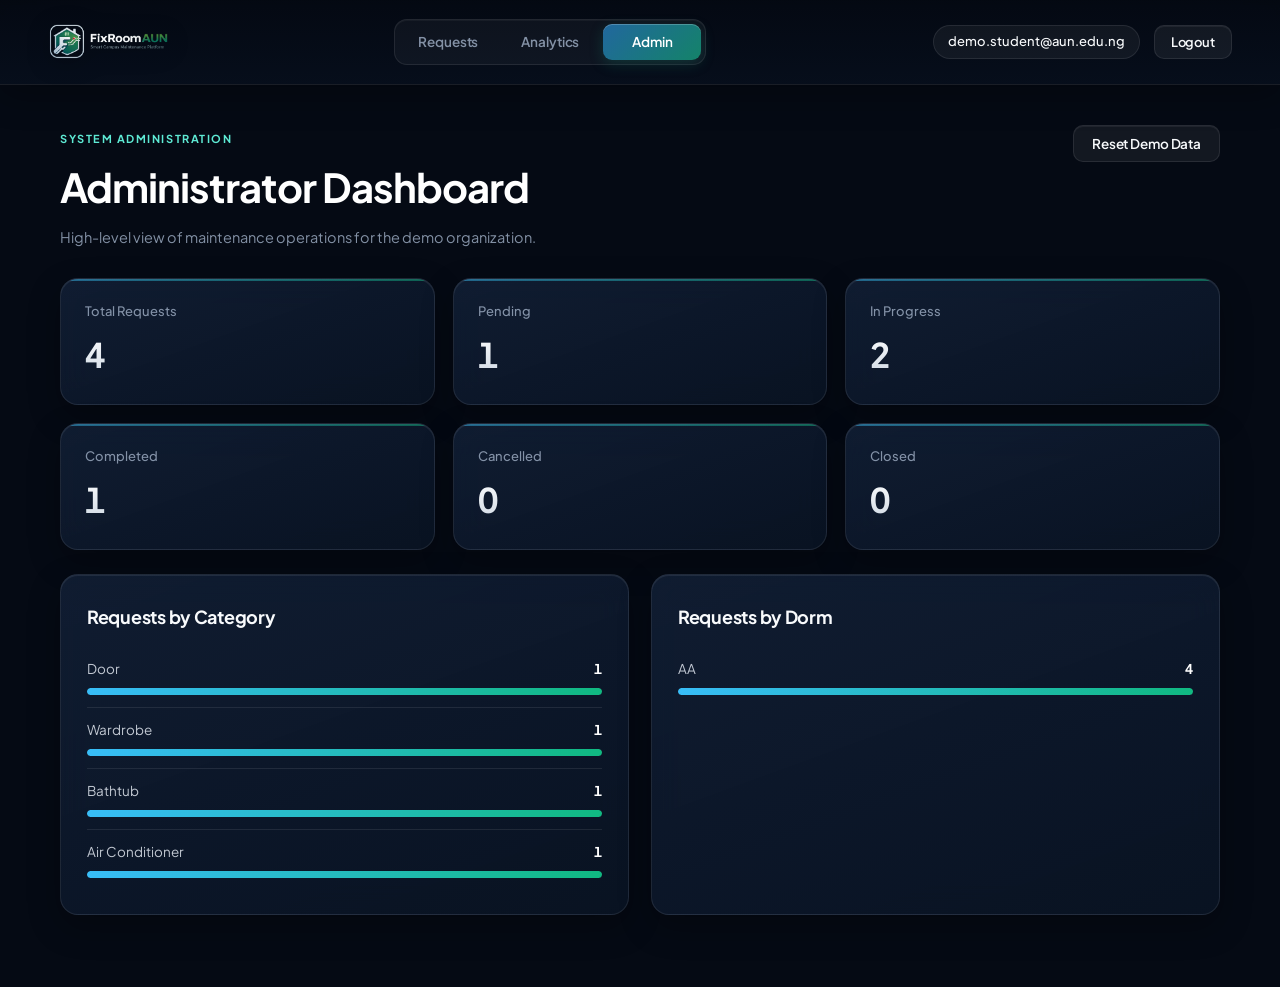
==== commit cf6f965c: "feat(demo): auto-start on student dashboard, pin demo accounts, and seed random per-browser tickets" ====
--- a/admin.html
+++ b/admin.html
@@ -21,10 +21,10 @@
         <a class="nav-tab active" href="admin.html" aria-current="page">Admin</a>
     </nav>
 
-    <div class="header-right"><span id="analyticsEmail"></span><button id="logoutBtn" class="secondary-btn">Logout</button></div>
+    <div class="header-right"><span id="analyticsEmail"></span><button id="logoutBtn" class="secondary-btn" type="button">Logout</button></div>
 </header>
 <main class="dashboard-container analytics-page">
-    <div class="page-heading"><div><span class="eyebrow">System Administration</span><h1>Administrator Dashboard</h1><p>High-level view of maintenance operations for the demo organization.</p></div><button id="resetDemoBtn" class="secondary-btn">Reset Demo Data</button></div>
+    <div class="page-heading"><div><span class="eyebrow">System Administration</span><h1>Administrator Dashboard</h1><p>High-level view of maintenance operations for the demo organization.</p></div><button id="resetDemoBtn" class="secondary-btn" type="button">Reset Demo Data</button></div>
     <section class="analytics-grid">
         <article class="analytics-card"><span>Total Requests</span><strong id="totalRequests">0</strong></article>
         <article class="analytics-card"><span>Pending</span><strong id="pending">0</strong></article>
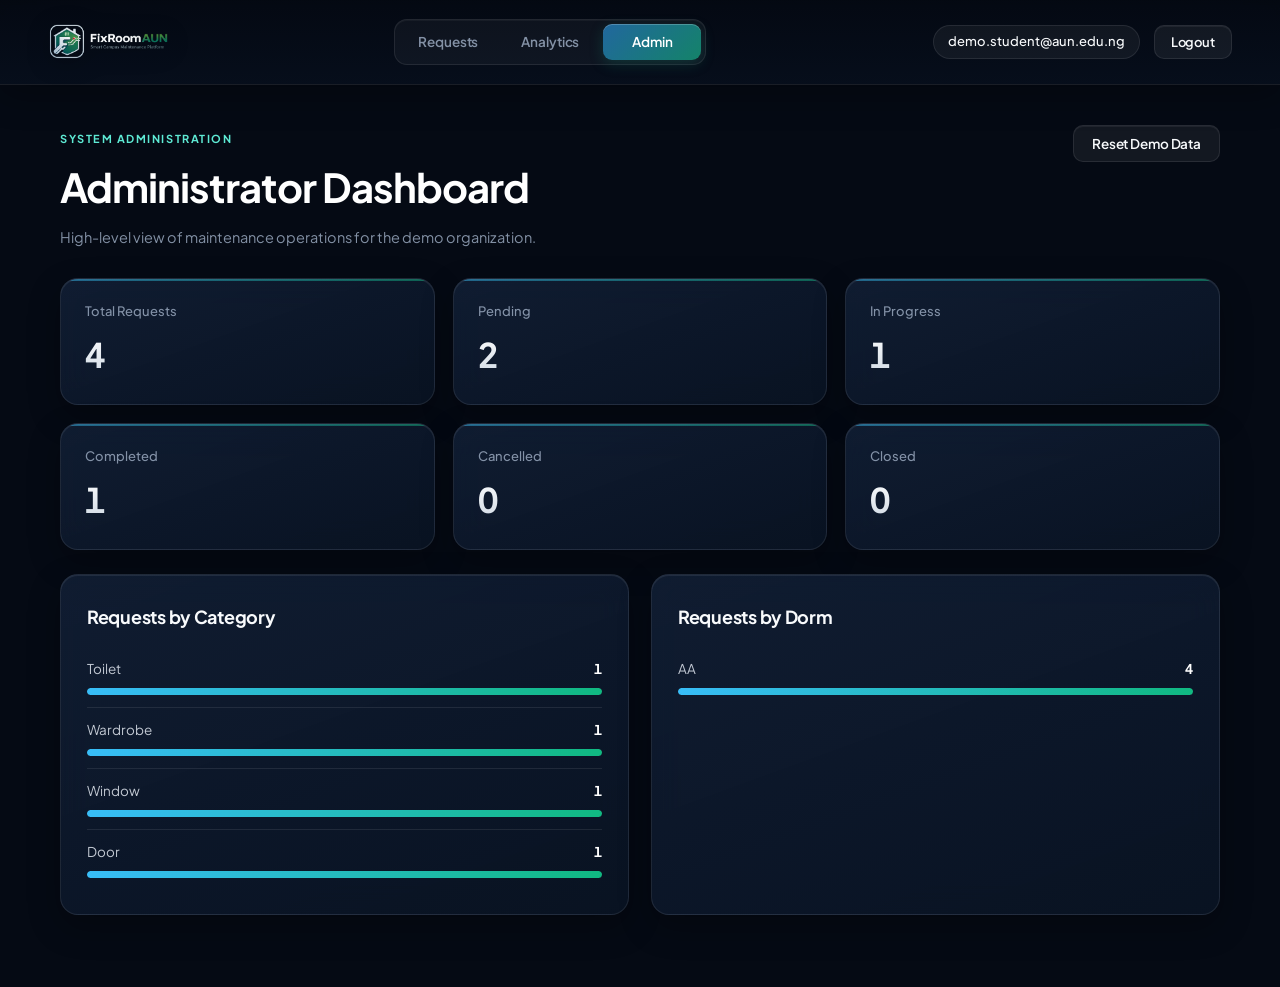
==== commit 3047f58f: "fix(icons): add standard favicon sizes, multi-size favicon.ico, and webmanifest for app shortcuts" ====
--- a/admin.html
+++ b/admin.html
@@ -10,7 +10,13 @@
     <link rel="preconnect" href="https://fonts.gstatic.com" crossorigin>
     <link rel="stylesheet" href="https://fonts.googleapis.com/css2?family=Plus+Jakarta+Sans:wght@400;500;600;700&display=swap">
     <link rel="stylesheet" href="css/styles.css">
-    <link rel="icon" type="image/png" href="assets/fixroomaunlogo.png">
+    <link rel="icon" type="image/x-icon" href="favicon.ico">
+    <link rel="icon" type="image/png" sizes="32x32" href="assets/favicon-32x32.png">
+    <link rel="icon" type="image/png" sizes="16x16" href="assets/favicon-16x16.png">
+    <link rel="icon" type="image/png" sizes="192x192" href="assets/icon-192.png">
+    <link rel="icon" type="image/png" sizes="512x512" href="assets/icon-512.png">
+    <link rel="apple-touch-icon" sizes="180x180" href="assets/apple-touch-icon.png">
+    <link rel="manifest" href="site.webmanifest">
 </head>
 <body>
 <header class="dashboard-header">
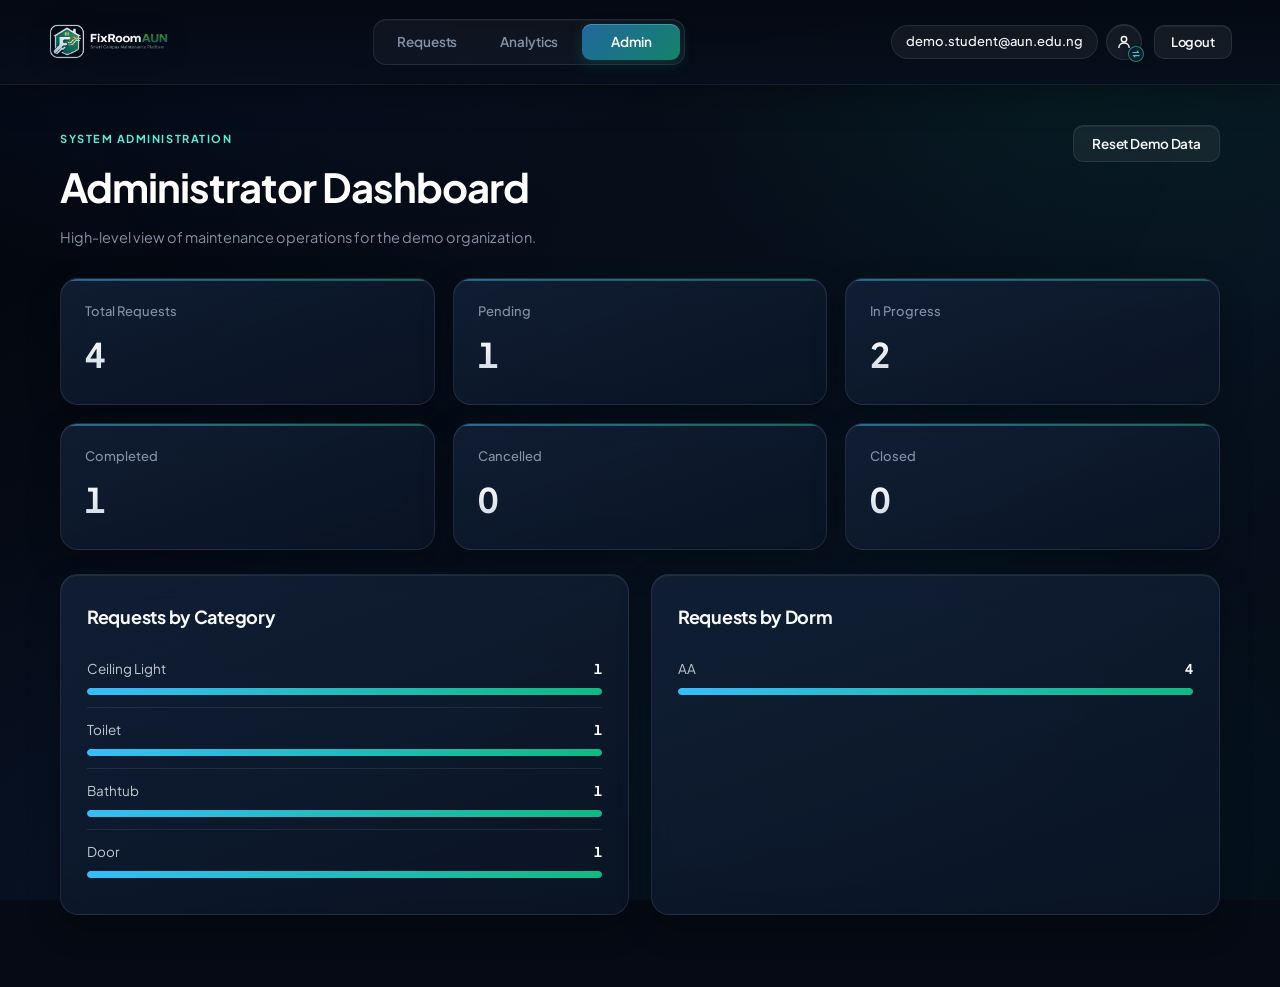
==== commit 7b442f97: "feat(ui): add one-click profile account switcher icon beside header email" ====
--- a/admin.html
+++ b/admin.html
@@ -27,7 +27,13 @@
         <a class="nav-tab active" href="admin.html" aria-current="page">Admin</a>
     </nav>
 
-    <div class="header-right"><span id="analyticsEmail"></span><button id="logoutBtn" class="secondary-btn" type="button">Logout</button></div>
+    <div class="header-right">
+        <div class="header-account-group">
+            <span id="analyticsEmail"></span>
+            <div id="accountSwitcher" class="account-switch-container"></div>
+        </div>
+        <button id="logoutBtn" class="secondary-btn" type="button">Logout</button>
+    </div>
 </header>
 <main class="dashboard-container analytics-page">
     <div class="page-heading"><div><span class="eyebrow">System Administration</span><h1>Administrator Dashboard</h1><p>High-level view of maintenance operations for the demo organization.</p></div><button id="resetDemoBtn" class="secondary-btn" type="button">Reset Demo Data</button></div>
--- a/css/styles.css
+++ b/css/styles.css
@@ -63,10 +63,11 @@
 
 body {
     position: relative;
+    isolation: isolate;
     min-height: 100vh;
     margin: 0;
     font-family: 'Plus Jakarta Sans', 'Segoe UI', system-ui, -apple-system, BlinkMacSystemFont, sans-serif;
-    background-color: var(--bg-base);
+    background: transparent;
     color: var(--text-primary);
     line-height: 1.55;
     overflow-x: hidden;
@@ -82,11 +83,11 @@
     z-index: -2;
     pointer-events: none;
     background:
-        radial-gradient(ellipse 75% 58% at 12% -6%, rgba(37, 99, 235, 0.24) 0%, transparent 64%),
-        radial-gradient(ellipse 65% 52% at 88% 8%, rgba(16, 185, 129, 0.17) 0%, transparent 60%),
-        radial-gradient(ellipse 72% 55% at 82% 96%, rgba(14, 116, 144, 0.21) 0%, transparent 64%),
-        radial-gradient(ellipse 60% 50% at 14% 88%, rgba(30, 58, 138, 0.19) 0%, transparent 64%),
-        linear-gradient(145deg, #040912 0%, #091527 32%, #0c1f35 64%, #071926 100%);
+        radial-gradient(ellipse 75% 58% at 12% -6%, rgba(37, 99, 235, 0.11) 0%, transparent 62%),
+        radial-gradient(ellipse 65% 52% at 88% 8%, rgba(16, 185, 129, 0.08) 0%, transparent 58%),
+        radial-gradient(ellipse 72% 55% at 82% 96%, rgba(14, 116, 144, 0.10) 0%, transparent 62%),
+        radial-gradient(ellipse 60% 50% at 14% 88%, rgba(30, 58, 138, 0.09) 0%, transparent 62%),
+        linear-gradient(145deg, #02050b 0%, #050b16 34%, #071220 66%, #030912 100%);
 }
 
 /* Subtle top specular atmosphere */
@@ -96,7 +97,7 @@
     inset: 0;
     z-index: -1;
     pointer-events: none;
-    background: radial-gradient(circle at 50% 0%, rgba(125, 211, 252, 0.055), transparent 55%);
+    background: radial-gradient(circle at 50% 0%, rgba(125, 211, 252, 0.025), transparent 55%);
 }
 
 ::selection {
@@ -161,9 +162,18 @@
 }
 
 .header-right {
+    position: relative;
     display: flex;
     align-items: center;
-    gap: 14px;
+    gap: 12px;
+    min-width: 0;
+}
+
+.header-account-group {
+    display: flex;
+    align-items: center;
+    gap: 8px;
+    min-width: 0;
 }
 
 /* ========================================================= */
@@ -254,7 +264,8 @@
     border-color: var(--border-hover);
 }
 
-.user-popup {
+.user-popup,
+.account-switch-popup {
     position: absolute;
     top: calc(100% + 10px);
     right: 0;
@@ -268,23 +279,37 @@
     font-size: 13px;
     opacity: 0;
     visibility: hidden;
+    pointer-events: none;
     transform: translateY(8px) scale(0.98);
     transition: opacity 0.2s var(--ease-smooth), transform 0.2s var(--ease-smooth), visibility 0.2s;
     box-shadow: var(--shadow-modal);
-    z-index: 100;
-}
-
-.user-popup p {
+    z-index: 110;
+}
+
+.user-popup::before,
+.account-switch-popup::before {
+    content: "";
+    position: absolute;
+    left: 0;
+    right: 0;
+    top: -12px;
+    height: 12px;
+}
+
+.user-popup p,
+.account-switch-popup p {
     margin: 7px 0;
     color: var(--text-secondary);
 }
 
-.user-popup p strong {
+.user-popup p strong,
+.account-switch-popup p strong {
     color: var(--text-muted);
     font-weight: 600;
 }
 
-.user-popup .profile-heading {
+.user-popup .profile-heading,
+.account-switch-popup .profile-heading {
     margin: 0 0 11px;
     padding-bottom: 9px;
     border-bottom: 1px solid var(--border-subtle);
@@ -294,19 +319,178 @@
     letter-spacing: -0.01em;
 }
 
-.user-popup .profile-note {
+.user-popup .profile-note,
+.account-switch-popup .profile-note {
     margin-top: 11px;
+    margin-bottom: 0;
     padding-top: 9px;
     border-top: 1px solid var(--border-subtle);
     font-size: 11.5px;
+    line-height: 1.45;
     color: var(--text-faint);
 }
 
 .user-info-container:hover .user-popup,
-.user-info-container:focus-within .user-popup {
+.user-info-container:focus-within .user-popup,
+.account-switch-container:hover .account-switch-popup,
+.account-switch-container:focus-within .account-switch-popup {
     opacity: 1;
     visibility: visible;
+    pointer-events: auto;
     transform: translateY(0) scale(1);
+}
+
+/* ========================================================= */
+/* ================= HEADER ACCOUNT SWITCHER =============== */
+/* ========================================================= */
+
+.account-switch-container {
+    position: relative;
+    display: inline-flex;
+    align-items: center;
+    flex-shrink: 0;
+}
+
+.account-switch-container .account-switch-btn {
+    position: relative;
+    display: inline-grid;
+    place-items: center;
+    width: 36px;
+    height: 36px;
+    padding: 0;
+    border-radius: 999px;
+    background: rgba(255, 255, 255, 0.06);
+    border: 1px solid var(--border-subtle);
+    color: var(--text-primary);
+    box-shadow: inset 0 1px 0 rgba(255, 255, 255, 0.08);
+    transition:
+        background-color 0.2s ease,
+        border-color 0.2s ease,
+        color 0.2s ease,
+        box-shadow 0.2s ease,
+        transform 0.18s var(--ease-smooth);
+}
+
+.account-switch-container .account-switch-btn:hover,
+.account-switch-container .account-switch-btn:focus-visible {
+    background: rgba(45, 212, 191, 0.14);
+    border-color: var(--border-hover);
+    color: #ffffff;
+    box-shadow: 0 8px 20px rgba(0, 0, 0, 0.28), 0 0 0 1px rgba(45, 212, 191, 0.15);
+    transform: translateY(-1px);
+}
+
+.account-switch-icon {
+    width: 18px;
+    height: 18px;
+    display: block;
+}
+
+.account-switch-badge {
+    position: absolute;
+    right: -3px;
+    bottom: -3px;
+    width: 16px;
+    height: 16px;
+    border-radius: 999px;
+    display: grid;
+    place-items: center;
+    background: #0a1b2e;
+    border: 1px solid rgba(45, 212, 191, 0.55);
+    color: var(--accent-teal);
+    box-shadow: 0 2px 6px rgba(0, 0, 0, 0.45);
+}
+
+.account-switch-badge svg {
+    width: 10px;
+    height: 10px;
+    display: block;
+}
+
+.account-switch-popup {
+    display: flex;
+    flex-direction: column;
+    gap: 8px;
+}
+
+.account-switch-popup .profile-heading {
+    margin-bottom: 2px;
+}
+
+.account-switch-popup .account-switch-option {
+    width: 100%;
+    display: flex;
+    align-items: center;
+    justify-content: space-between;
+    gap: 10px;
+    padding: 10px 12px;
+    border-radius: 12px;
+    background: rgba(255, 255, 255, 0.04);
+    border: 1px solid var(--border-subtle);
+    color: var(--text-primary);
+    text-align: left;
+    box-shadow: none;
+    transition: background-color 0.18s ease, border-color 0.18s ease, transform 0.18s var(--ease-smooth);
+}
+
+.account-switch-popup .account-switch-option:hover {
+    background: rgba(45, 212, 191, 0.12);
+    border-color: var(--border-hover);
+    box-shadow: none;
+    transform: translateY(-1px);
+}
+
+.account-switch-popup .account-switch-option.is-active {
+    background: rgba(16, 185, 129, 0.12);
+    border-color: rgba(16, 185, 129, 0.35);
+    cursor: default;
+}
+
+.account-switch-popup .account-switch-option.is-active:hover {
+    transform: none;
+}
+
+.account-switch-option-meta {
+    display: flex;
+    flex-direction: column;
+    min-width: 0;
+}
+
+.account-switch-option-meta strong {
+    font-size: 13px;
+    font-weight: 600;
+    color: #ffffff;
+}
+
+.account-switch-option-meta small {
+    font-size: 11.5px;
+    color: var(--text-muted);
+    overflow: hidden;
+    text-overflow: ellipsis;
+    white-space: nowrap;
+}
+
+.account-switch-pill {
+    flex-shrink: 0;
+    padding: 4px 9px;
+    border-radius: 999px;
+    font-size: 11px;
+    font-weight: 600;
+    background: rgba(255, 255, 255, 0.07);
+    border: 1px solid var(--border-subtle);
+    color: var(--text-secondary);
+}
+
+.account-switch-option.is-active .account-switch-pill {
+    background: rgba(16, 185, 129, 0.18);
+    border-color: rgba(16, 185, 129, 0.42);
+    color: #6ee7b7;
+}
+
+.account-switch-option:not(.is-active):hover .account-switch-pill {
+    background: rgba(45, 212, 191, 0.18);
+    border-color: rgba(45, 212, 191, 0.42);
+    color: #99f6e4;
 }
 
 /* ========================================================= */
@@ -1748,14 +1932,39 @@
         gap: 8px;
     }
 
+    .header-account-group {
+        gap: 6px;
+    }
+
+    .user-info-container,
+    .account-switch-container {
+        position: static;
+    }
+
+    .user-popup,
+    .account-switch-popup {
+        right: 0;
+        width: min(300px, calc(100vw - 32px));
+    }
+
     #studentEmail,
     #staffEmail,
     #analyticsEmail {
-        max-width: 38vw;
+        max-width: min(32vw, 175px);
         font-size: 12px;
         padding: 6px 10px;
     }
 
+    .account-switch-container .account-switch-btn {
+        width: 34px;
+        height: 34px;
+    }
+
+    #logoutBtn {
+        padding: 7px 12px;
+        font-size: 12px;
+    }
+
     .modal-content {
         padding: 22px 20px;
     }
@@ -1766,6 +1975,16 @@
 }
 
 @media (max-width: 480px) {
+    .header-left img {
+        height: 40px;
+    }
+
+    #studentEmail,
+    #staffEmail,
+    #analyticsEmail {
+        max-width: min(30vw, 130px);
+    }
+
     .grid {
         grid-template-columns: repeat(2, minmax(0, 1fr));
         gap: 12px;
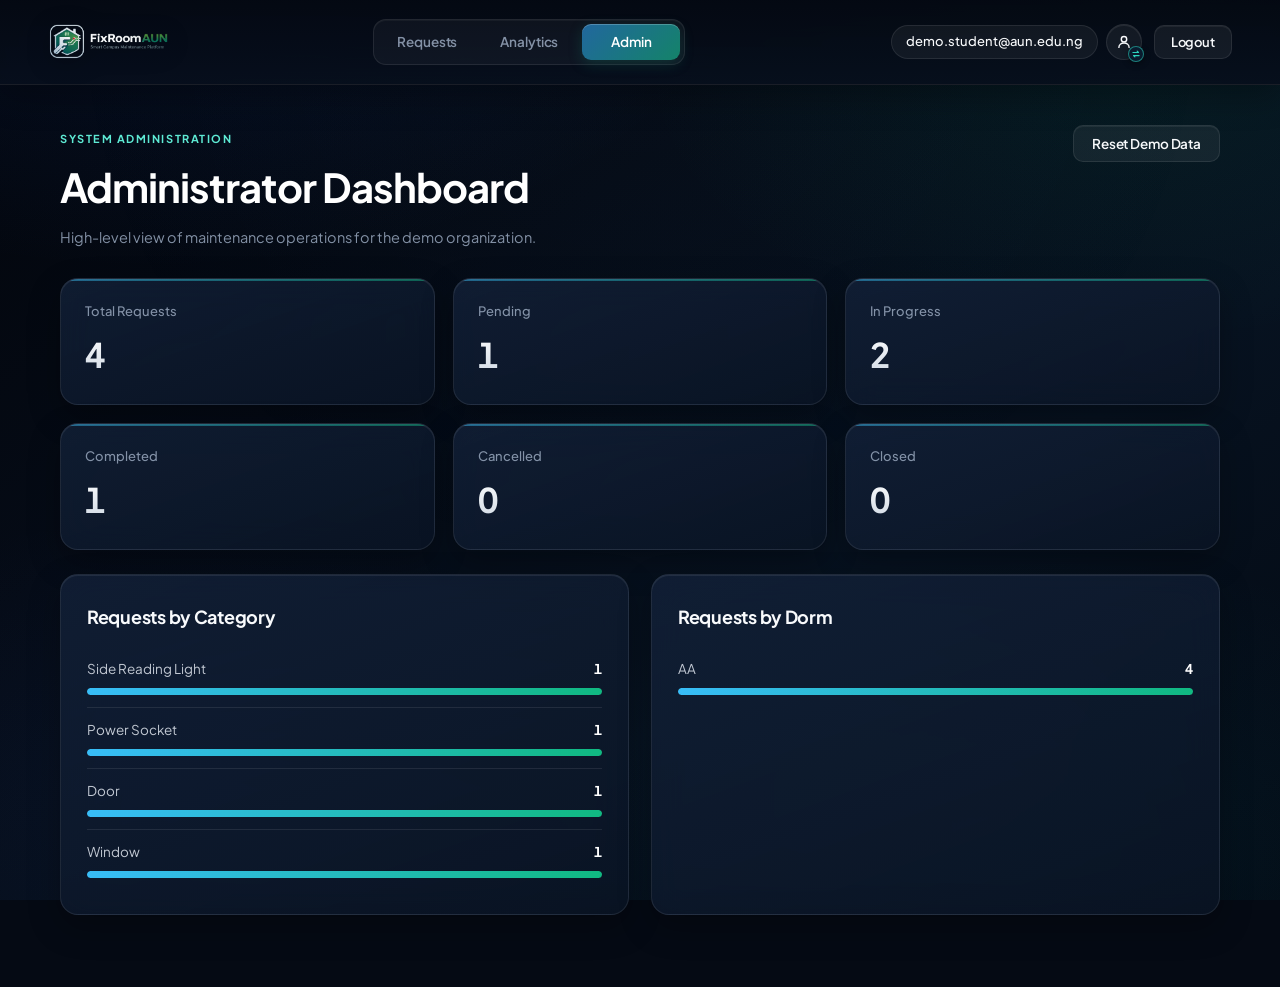
==== commit 87f0233b: "fix(meta): use optimized favicon preview across all pages for social link sharing" ====
--- a/admin.html
+++ b/admin.html
@@ -6,6 +6,29 @@
     <meta name="theme-color" content="#060b14">
     <meta name="color-scheme" content="dark">
     <title>FixRoomAUN - Administration</title>
+    <meta name="description" content="FixRoomAUN — Administration dashboard for campus housing maintenance operations.">
+    <meta name="author" content="chomkaTECH™">
+
+    <!-- Open Graph / WhatsApp / Facebook / LinkedIn -->
+    <meta property="og:type" content="website">
+    <meta property="og:url" content="https://fixroom-aun.netlify.app/admin.html">
+    <meta property="og:title" content="FixRoomAUN - Administration">
+    <meta property="og:description" content="FixRoomAUN — Administration dashboard for campus housing maintenance operations.">
+    <meta property="og:site_name" content="FixRoomAUN">
+    <meta property="og:locale" content="en_US">
+    <meta property="og:image" content="https://fixroom-aun.netlify.app/assets/og-favicon.jpg">
+    <meta property="og:image:secure_url" content="https://fixroom-aun.netlify.app/assets/og-favicon.jpg">
+    <meta property="og:image:type" content="image/jpeg">
+    <meta property="og:image:width" content="600">
+    <meta property="og:image:height" content="600">
+    <meta property="og:image:alt" content="FixRoomAUN">
+
+    <!-- X / Twitter -->
+    <meta name="twitter:card" content="summary">
+    <meta name="twitter:title" content="FixRoomAUN - Administration">
+    <meta name="twitter:description" content="FixRoomAUN — Administration dashboard for campus housing maintenance operations.">
+    <meta name="twitter:image" content="https://fixroom-aun.netlify.app/assets/og-favicon.jpg">
+    <meta name="twitter:image:alt" content="FixRoomAUN">
     <link rel="preconnect" href="https://fonts.googleapis.com">
     <link rel="preconnect" href="https://fonts.gstatic.com" crossorigin>
     <link rel="stylesheet" href="https://fonts.googleapis.com/css2?family=Plus+Jakarta+Sans:wght@400;500;600;700&display=swap">
